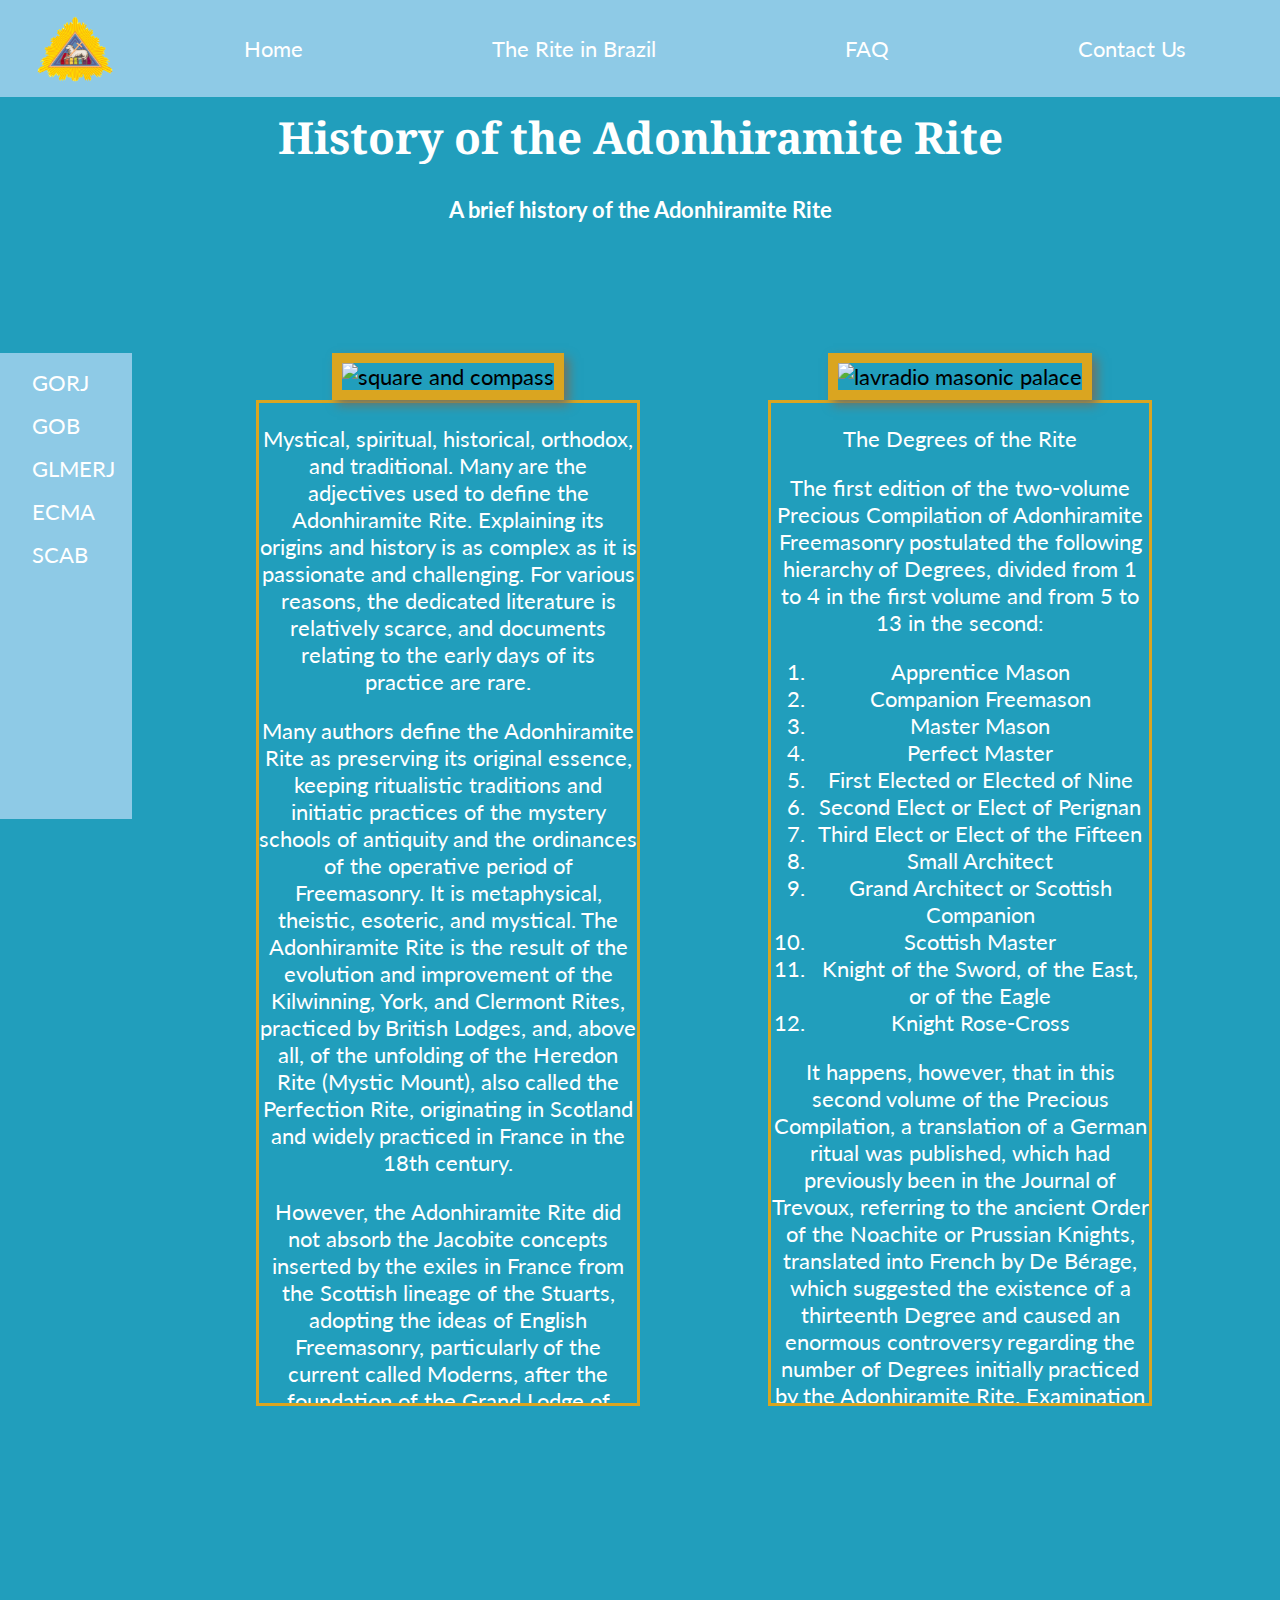
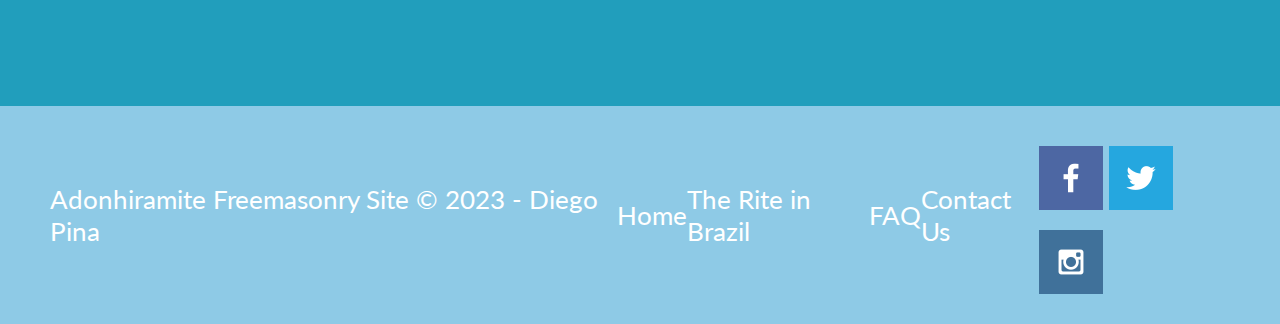
==== freemasonry/index.html @ de5e6a6e "Changes_Week10" ====
<!DOCTYPE html>
<html lang="en">

<head>
    <meta charset="UTF-8">
    <meta name="viewport" content="width=device-width, initial-scale=1.0">
    <title>Adonhiramite Freemasonry Site</title>
    <link rel="stylesheet" href="styles/style.css">
</head>

<body>
    <div id="content">
        <header>
            <a id="logo_link" href="index.html">
                <img class="logo" src="images/Stekna_(Brasão_do_Rito_Adonhiramita).png" alt="Rafting For Fun Logo">
            </a>
            <nav>
                <a href="aboutme/index.html">Home</a>
                <a href="page2.html">The Rite in Brazil</a>
                <a href="faq.html">FAQ</a>
                <a href="contactus.html">Contact Us</a>
            </nav>
        </header>
        <div id="hero">
            <div id="hero-box">
                <img id="hero-img" src="images/hero.png" alt="People enjoying white water rafting">
            </div>
            <section id="hero-msg">
                <h1 class="home-title">History of the Adonhiramite Rite</h1>
                <h4>A brief history of the Adonhiramite Rite</h4>
            </section>
        </div>
        <main class="home-grid">
            <div class="sidebar_stl bar-block w3-blue" style="width: 7.8%">
                <a href="https://gorj.org.br/" class="bar-item bar-button">GORJ</a>
                <a href="https://www.gob.org.br/" class="bar-item bar-button">GOB</a>
                <a href="https://www.glmerj.org.br/" class="bbar-item bar-button">GLMERJ</a>
                <a href="https://www.excelsoconselho.org.br/" class="bar-item bar-button">ECMA</a>
                <a href="https://scab.org.br/" class="bar-item bar-button">SCAB</a>
            </div>
            <section class="sqr-cps">
                <img class="card-img" src="images/esquadro_compasso_2.jpg" alt="square and compass">
                <div id="scroll_box">
                    <p>Mystical, spiritual, historical, orthodox, and traditional. Many are the adjectives used to
                        define the Adonhiramite Rite. Explaining its origins and history is as complex as it is
                        passionate and challenging. For various reasons, the dedicated literature is relatively scarce,
                        and documents relating to the early days of its practice are rare.</p>

                    <p>Many authors define the Adonhiramite Rite as preserving its original essence, keeping ritualistic
                        traditions and initiatic practices of the mystery schools of antiquity and the ordinances of the
                        operative period of Freemasonry. It is metaphysical, theistic, esoteric, and mystical. The
                        Adonhiramite Rite is the result of the evolution and improvement
                        of the Kilwinning, York, and Clermont Rites, practiced by British Lodges, and, above all, of the
                        unfolding of the Heredon Rite (Mystic Mount), also called the Perfection Rite, originating in
                        Scotland and widely practiced in France in the 18th century.</p>

                    <p>However, the Adonhiramite Rite did not absorb the Jacobite concepts inserted by the exiles in
                        France from the Scottish lineage of the Stuarts, adopting the ideas of English Freemasonry,
                        particularly of the current called Moderns, after the foundation of the Grand Lodge of London
                        and Westminster in 1717. Despite that, Oscar Argollo, Masonic author
                        of the first decades of the 20th century, classifies the Adonhiramite Rite as one of the oldest,
                        associating its origin to a ritual from 1248, used by the builders of the Cologne Cathedral,
                        Germany, which he called the Primitive Rite of Egypt, from which the Adonhiramite rituals would
                        have originated. He also claims that there is evidence of the practice
                        of the Adonhiramite Rite in 1616. However, even if these somewhat surprising statements are
                        factual, this Rite certainly did not bear the name Adonhiramite.</p>

                    <p>Before 1750, when the explosion of Rites occurred in France, mainland Freemasonry had the same
                        practice as in the British Isles; there were rituals with differences between them, but not
                        Rites as we know them today. In 1781, the ritualist Louis Guillemain de Saint-Victor published
                        in Philadelphia, USA, the first volume of the work entitled Recueil
                        Précieux de la Maçonnerie Adonhiramite, Precious Compilation of Adonhiramite Freemasonry in our
                        language, which dealt with the three Degrees of Symbolism and the Perfect Master Degree. Later
                        he published the second volume from Degree Five to Twelve, the latter corresponding to the
                        Rose-Cross Knight Degree, which he classified as nec plus ultra, a Latin
                        expression meaning nothing is beyond. This is considered the reference work of the Adonhiramite
                        Rite.
                    </p>
                </div>
            </section>
            <section class="plc-rio">
                <img class="card-img" src="images/Palácio_Maçônico_do_Lavradio_2.JPG" alt="lavradio masonic palace">
                <div id="scroll_box">
                    <p>The Degrees of the Rite</p>
                    <p>The first edition of the two-volume Precious Compilation of Adonhiramite Freemasonry postulated
                        the
                        following hierarchy of Degrees, divided from 1 to 4 in the first volume and from 5 to 13 in the
                        second:
                    </p>
                    <ol>
                        <li>Apprentice Mason</li>
                        <li>Companion Freemason</li>
                        <li>Master Mason</li>
                        <li>Perfect Master</li>
                        <li>First Elected or Elected of Nine</li>
                        <li>Second Elect or Elect of Perignan</li>
                        <li>Third Elect or Elect of the Fifteen</li>
                        <li>Small Architect</li>
                        <li>Grand Architect or Scottish Companion</li>
                        <li>Scottish Master</li>
                        <li>Knight of the Sword, of the East, or of the Eagle</li>
                        <li>Knight Rose-Cross</li>
                    </ol>
                    <p>It happens, however, that in this second volume of the Precious Compilation, a translation of a
                        German ritual was published, which had previously been in the Journal of Trevoux, referring to
                        the
                        ancient Order of the Noachite or Prussian Knights, translated into French by De Bérage, which
                        suggested the existence of a thirteenth Degree and caused an enormous controversy regarding the
                        number of Degrees initially practiced by the Adonhiramite Rite. Examination of the Saint-Victor
                        texts reveals the possibility that it was a kind of honorific degree, for it was a sinequa non
                        condition to be decorated with it that Master Mason had the Rose-Cross Knight degree, i.e., the
                        degree existed.</p>

                    <p>For a long time, the Adonhiramite Rite was known as the Rite of Thirteen Degrees, and its
                        practitioners were called Noachite Knights. The first Adonhiramite Rite published in Brazilian
                        soil,
                        by the Grand Orient of Brazil, in 1836 had this configuration.
                        Since its formalization, the Adonhiramite Rite gained many followers in France, but the social
                        upheaval the country was going through in that decade progressively led to its decline.
                        Certainly,
                        the religiosity of the Adonhiramite Rite, theistic and with a strong Christian influence, caught
                        the
                        attention of the Portuguese freemasons, the largest Catholic nation in Europe at the time,
                        causing
                        it to migrate to the Lusitanian lands and its colonies, where it had more acceptance, among them
                        Brazil.
                    </p>
                </div>
            </section>
        </main>
        <footer>
            <p>Adonhiramite Freemasonry Site &copy; 2023 - Diego Pina</p>
            <p><a href="#">Home</a></p>
            <p><a href="page2.html">The Rite in Brazil</a></p>
            <p><a href="faq.html">FAQ</a></p>
            <p><a href="contactus.html">Contact Us</a></p>
            <div class="social">
                <a href="https://facebook.com" target="_blank">
                    <img src="images/facebook.png" alt="fb icon">
                </a>
                <a href="https://twitter.com" target="_blank">
                    <img src="images/twitter.png" alt="twitter icon">
                </a>
                <a href="https://instagram.com" target="_blank">
                    <img src="images/instagram.png" alt="instagram icon">
                </a>
            </div>
        </footer>
    </div>
</body>

</html>
---- freemasonry/styles/style.css ----
@import url('https://fonts.googleapis.com/css2?family=Lato&family=Noto+Serif&display=swap');

/*
* {
    border: 2px solid blue;
}*/


body {
    background-color: #219ebc;
    font-size: 22px;
    font-family: 'Lato', 'Noto Serif', sans-serif;
    margin: 0;
    padding: 0;
}

footer {
    background-color: #8ecae6;
    color: #FFFFFF;
    padding: 25px 50px;
    margin-top: 200px;
    display: flex;
    justify-content: space-around;
    align-items: center;
}

footer a {
    color: #FFFFFF;
    text-decoration: none;
}

footer a:hover {
    color: #219ebc;
}

footer p {
    font-size: 1.2em;
}

footer p a:hover {
    text-decoration: underline;
}

footer .social img {
    padding-top: 15px;
}

h2 {
    margin: 0;
    color: #FFFFFF;
}

h4 {
    color: #FFFFFF;
}

header {
    background-color: #8ecae6;
    display: grid;
    grid-template-columns: 150px auto;
}

main section {
    text-align: center;
}

main section img {
    box-sizing: border-box;
}

nav {
    display: flex;
    justify-content: space-around;
}

nav a {
    color: #FFFFFF;
    text-align: center;
    text-decoration: none;
    padding: 35px;
}

nav a:hover {
    background-color: #8ecae6;
    color: #FFFFFF;
}

.card-img {
    border: 10px solid #daa520;
    width: 100%;
    transition: transform .5s;
    box-shadow: 5px 5px 10px #6f7364;
}

.card-img:hover {
    opacity: .6;
    transform: scale(1.1);
}

.home-grid {
    display: grid;
    grid-template-columns: repeat(10, 1fr);
}

.home-grid-rivers {
    display: grid;
    grid-template-columns: repeat(10, 1fr);
}

.home-title {
    color: #FFFFFF;
    font-family: 'Noto Serif';
    font-size: 2em;
    margin-top: 10px;
}

.icon {
    width: 80px;
    padding-top: 10px;
}

.logo {
    width: 80px;
}

.sqr-cps,
.plc-rio,
.sidebar_stl {
    margin: 100px 0;
}

.sidebar_stl {
    height: 50%;
    width: 250px;
    background-color: #8ecae6;
    position: absolute !important;
    z-index: 1;
    overflow: auto;
}

.bar-block {
    width: 100%;
    text-align: left;
    padding: 8px 16px;
    border: none;
    white-space: normal;
    float: none;
    outline: 0;
}

.bar-item {
    padding: 8px 16px;
    float: left;
    width: auto;
    border: none;
    display: block;
    outline: 0
}

.bar-button {
    border: none;
    display: inline-block;
    padding: 8px 16px;
    vertical-align: middle;
    overflow: hidden;
    text-decoration: none;
    color: inherit;
    background-color: inherit;
    text-align: center;
    cursor: pointer;
    white-space: nowrap
}

.bar-button:disabled {
    cursor: not-allowed;
    opacity: 0.3
}

.w3-blue,.w3-hover-blue:hover{
    color:#fff!important;
    background-color:#8ecae6!important}

.plc-rio {
    grid-column: 7/10;
    grid-row: 2/3;
}

.sqr-cps {
    grid-column: 3/6;
    grid-row: 2/3;
}


#background {
    background-color: #8ecae6;
    height: 725px;
    grid-column: 1/8;
    grid-row: 6/6;
}


#content {
    max-width: 1600px;
    margin: 0 auto;
}

#hero {
    display: grid;
    grid-template-columns: 1fr 3fr 1fr;
    margin-top: -100px;
}

#hero-box {
    grid-column: 1/4;
    grid-row: 1/3;
    z-index: -1;
}

#hero-img {
    width: 100%;
}

#hero-msg {
    grid-column: 2/3;
    grid-row: 1/2;
    margin-top: 100px;
}

#hero-msg h1,
#hero-msg h4 {
    text-align: center;
}

#hero-msg h4 {
    color: #FFFFFF;
}

#logo_link {
    padding-top: 5px;
    justify-self: center;
    align-self: center;
}



#scroll_box {
    height: 1000px;
    width: auto;
    border: 3px solid #daa520;
    font: 16px;
    color: #FFFFFF;
    overflow: auto;
}




@media screen and (max-width: 900px) {

    #hero,
    .home-grid {
        display: block;
        height: auto;
    }

    nav,
    footer {
        flex-direction: column;
    }

    nav a {
        display: block;
        padding: 15px;
    }

    #hero {
        margin-top: 0;
    }

    #hero-msg {
        margin-top: 0;
    }

    #hero-msg h4 {
        display: none;
    }

    .home-title {
        font-size: 25px;
        color: #6f7364;
    }

    .rivers-card,
    .camping-card,
    .rapids-card {
        margin: 50px auto;
        width: 60%;
    }

    #background {
        display: none;
    }

    .mountains,
    .msg {
        width: 80%;
        display: block;
        margin: 0 auto;
    }

    footer {
        margin-top: 25px;
    }
}
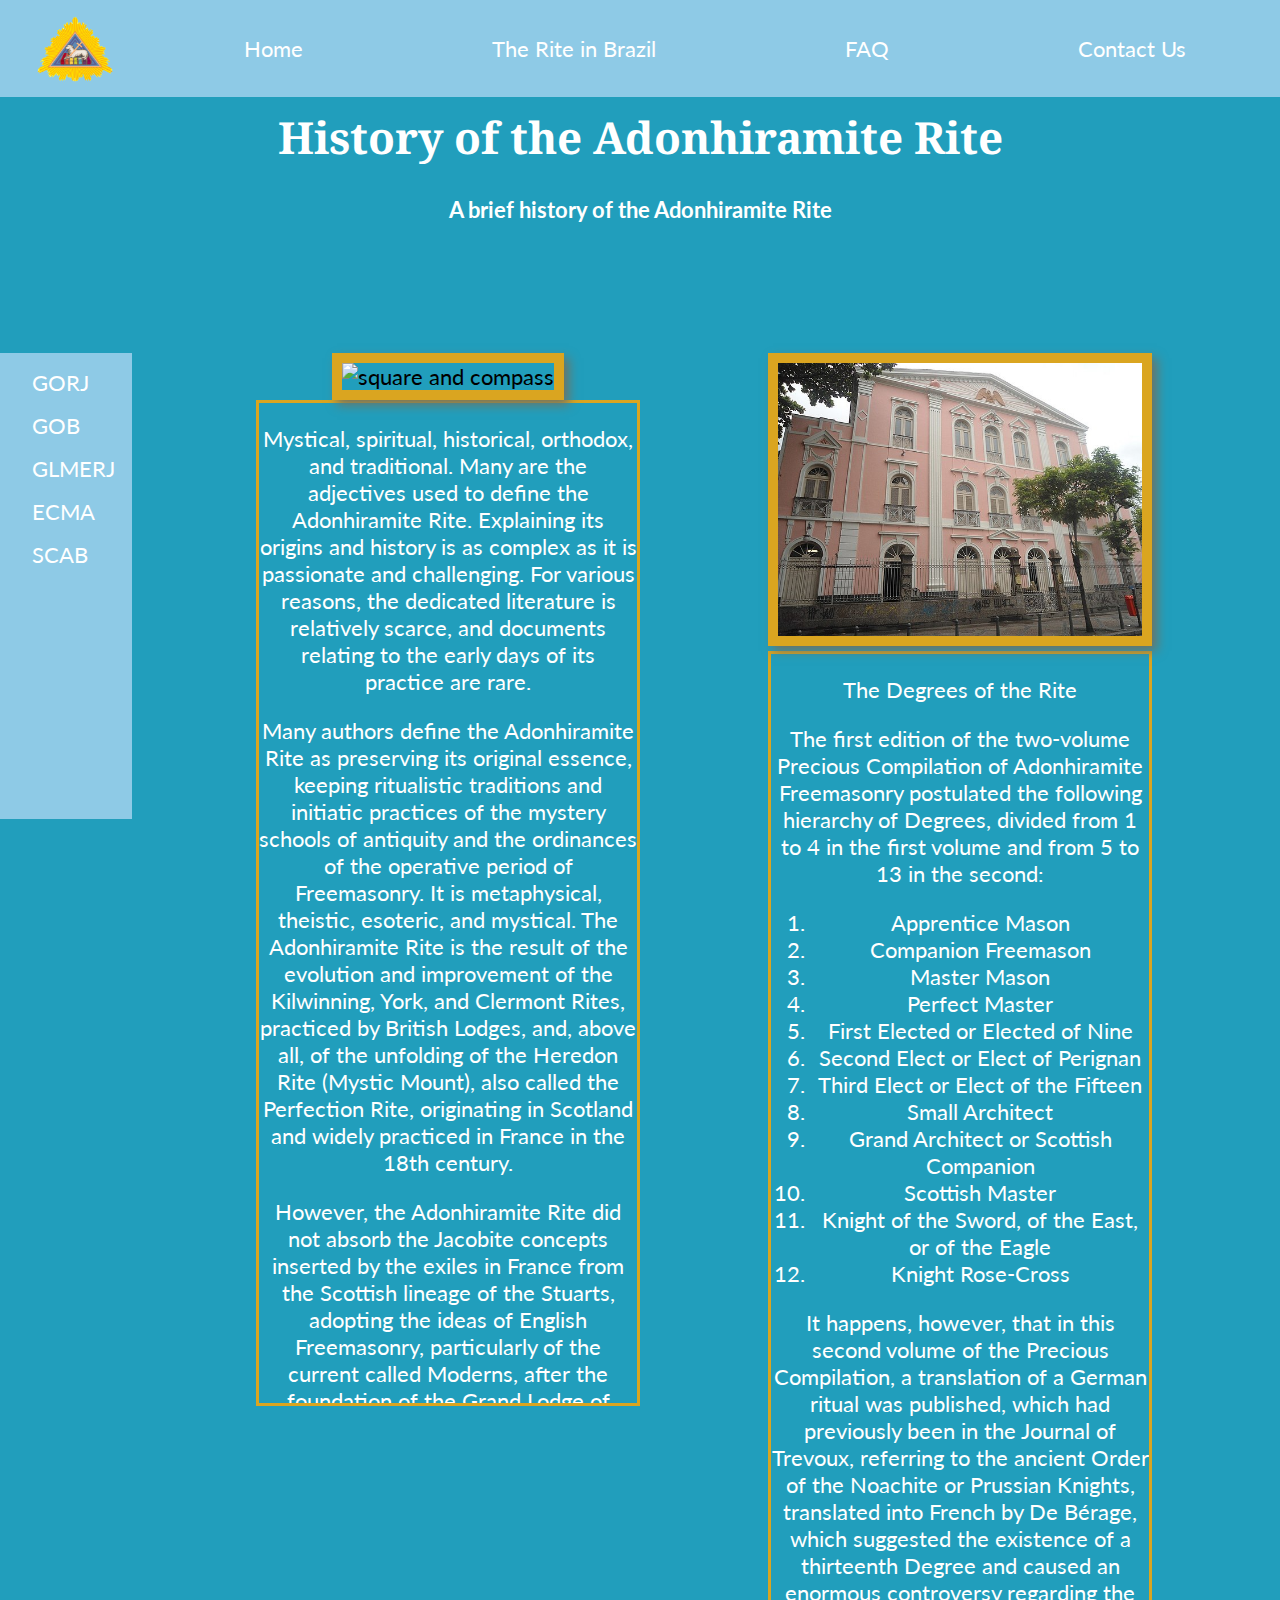
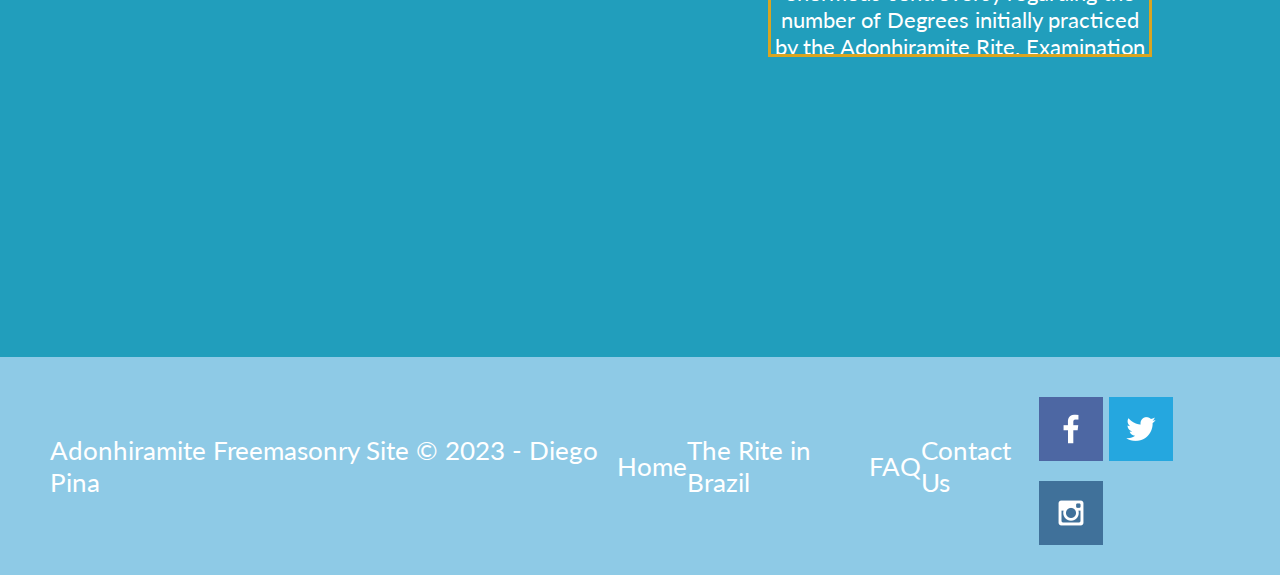
==== commit 4e54e407: "Changes_02" ====
--- a/freemasonry/index.html
+++ b/freemasonry/index.html
@@ -39,7 +39,7 @@
                 <a href="https://scab.org.br/" class="bar-item bar-button">SCAB</a>
             </div>
             <section class="sqr-cps">
-                <img class="card-img" src="images/esquadro_compasso_2.jpg" alt="square and compass">
+                <img class="card-img" src="images/esquadro_compasso.jpg" alt="square and compass">
                 <div id="scroll_box">
                     <p>Mystical, spiritual, historical, orthodox, and traditional. Many are the adjectives used to
                         define the Adonhiramite Rite. Explaining its origins and history is as complex as it is
@@ -79,7 +79,7 @@
                 </div>
             </section>
             <section class="plc-rio">
-                <img class="card-img" src="images/Palácio_Maçônico_do_Lavradio_2.JPG" alt="lavradio masonic palace">
+                <img class="card-img" src="images/Palácio_Maçônico_do_Lavradio.JPG" alt="lavradio masonic palace">
                 <div id="scroll_box">
                     <p>The Degrees of the Rite</p>
                     <p>The first edition of the two-volume Precious Compilation of Adonhiramite Freemasonry postulated
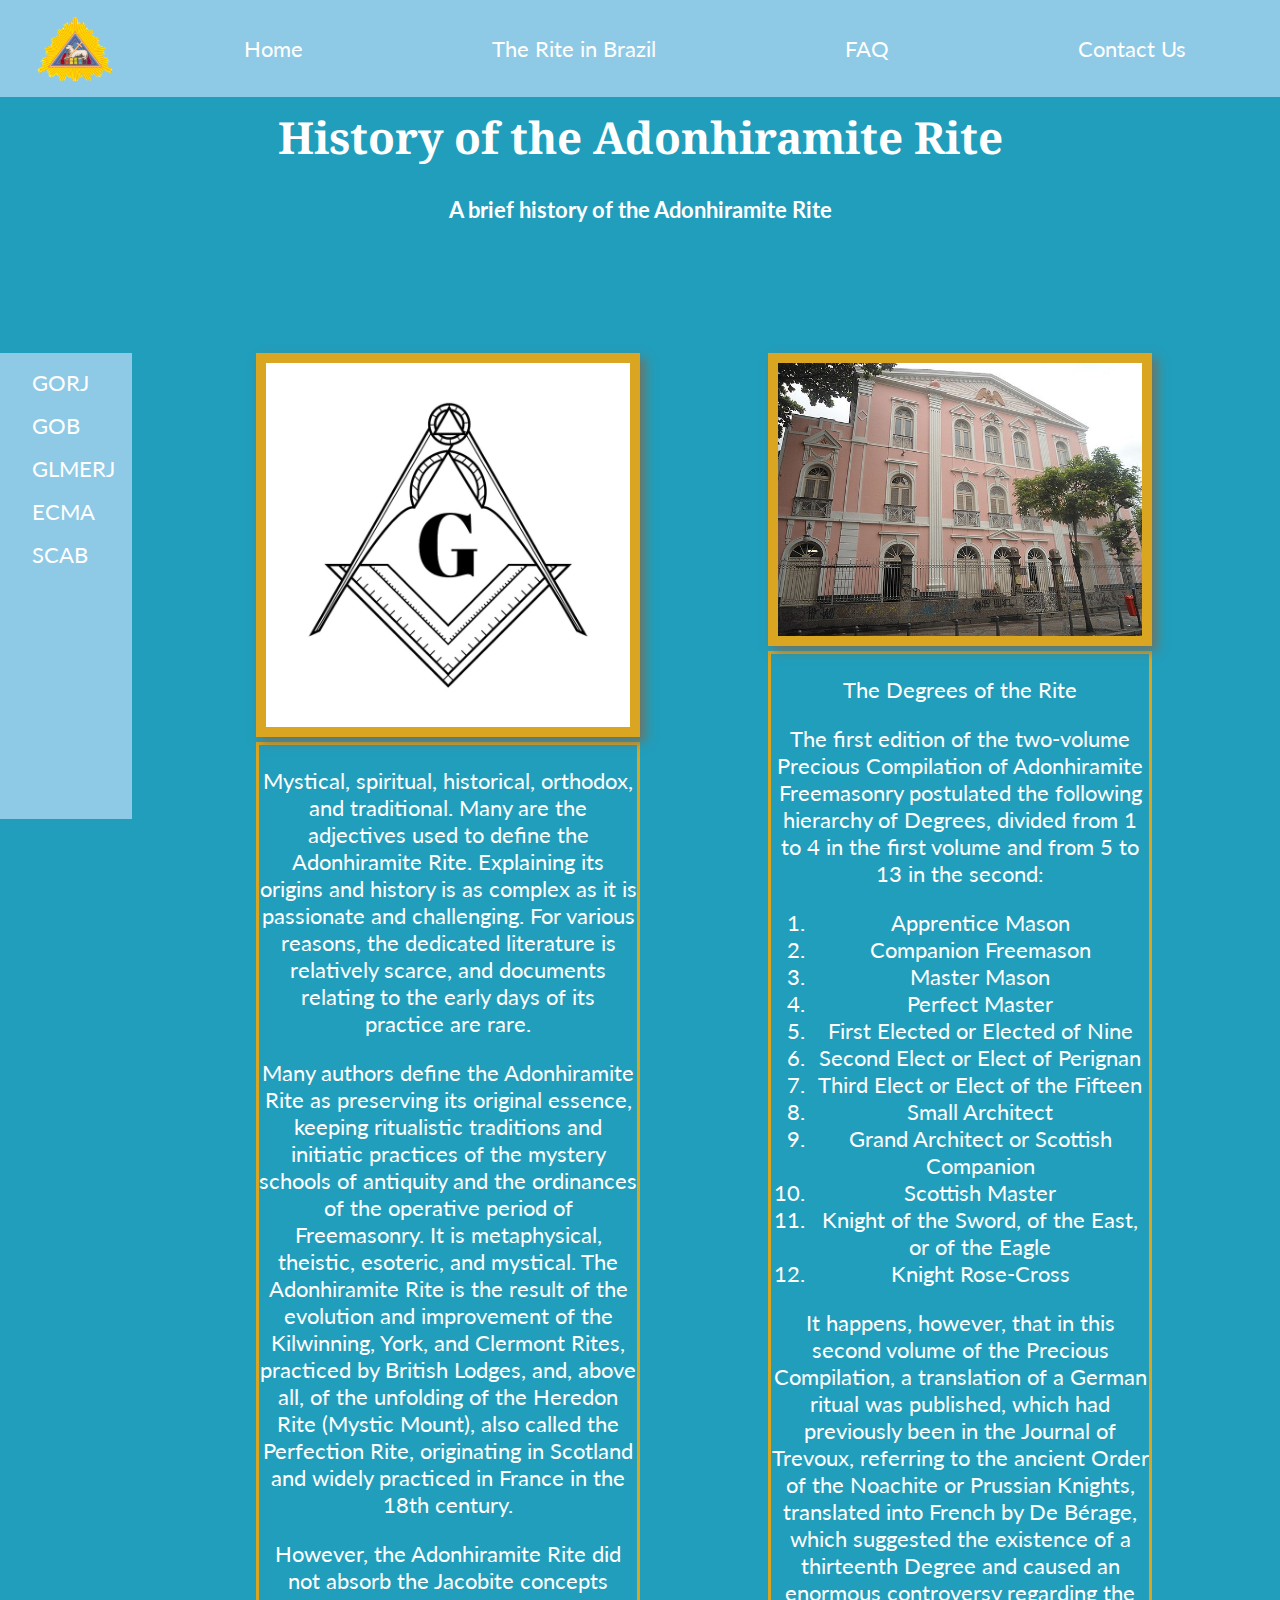
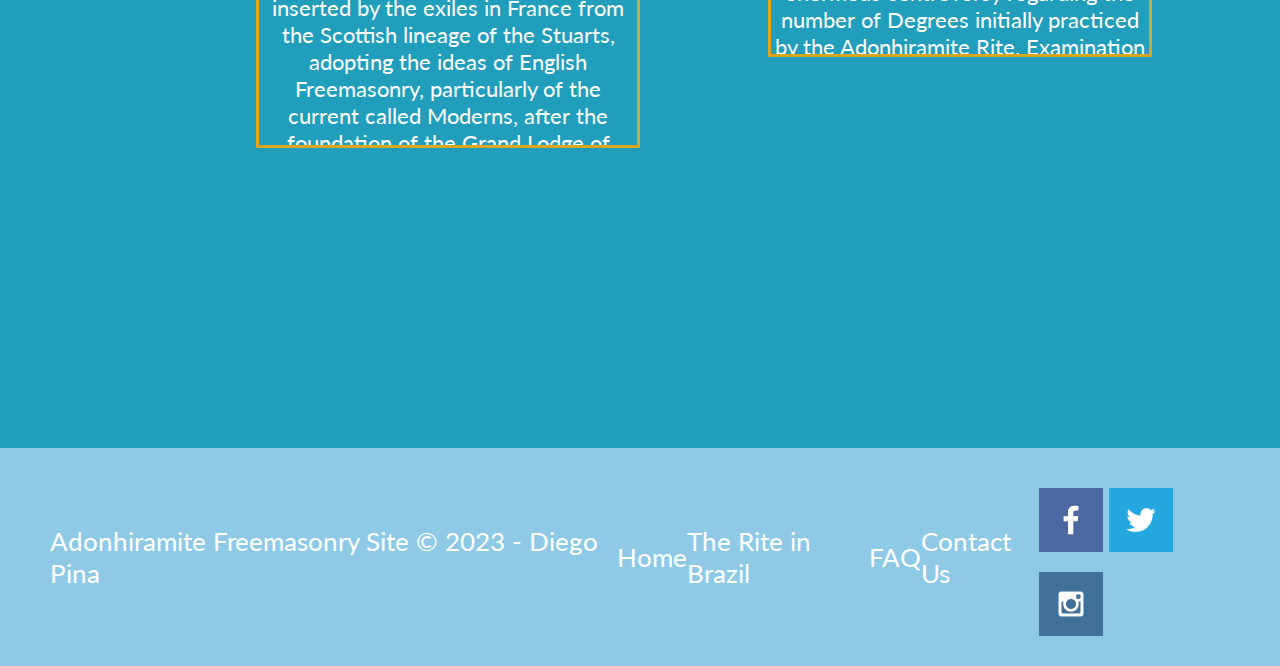
==== commit 70bc85f7: "Change03" ====
--- a/freemasonry/index.html
+++ b/freemasonry/index.html
@@ -39,7 +39,7 @@
                 <a href="https://scab.org.br/" class="bar-item bar-button">SCAB</a>
             </div>
             <section class="sqr-cps">
-                <img class="card-img" src="images/esquadro_compasso.jpg" alt="square and compass">
+                <img class="card-img" src="images/rsz_esquadro_compasso_2.jpg" alt="square and compass">
                 <div id="scroll_box">
                     <p>Mystical, spiritual, historical, orthodox, and traditional. Many are the adjectives used to
                         define the Adonhiramite Rite. Explaining its origins and history is as complex as it is
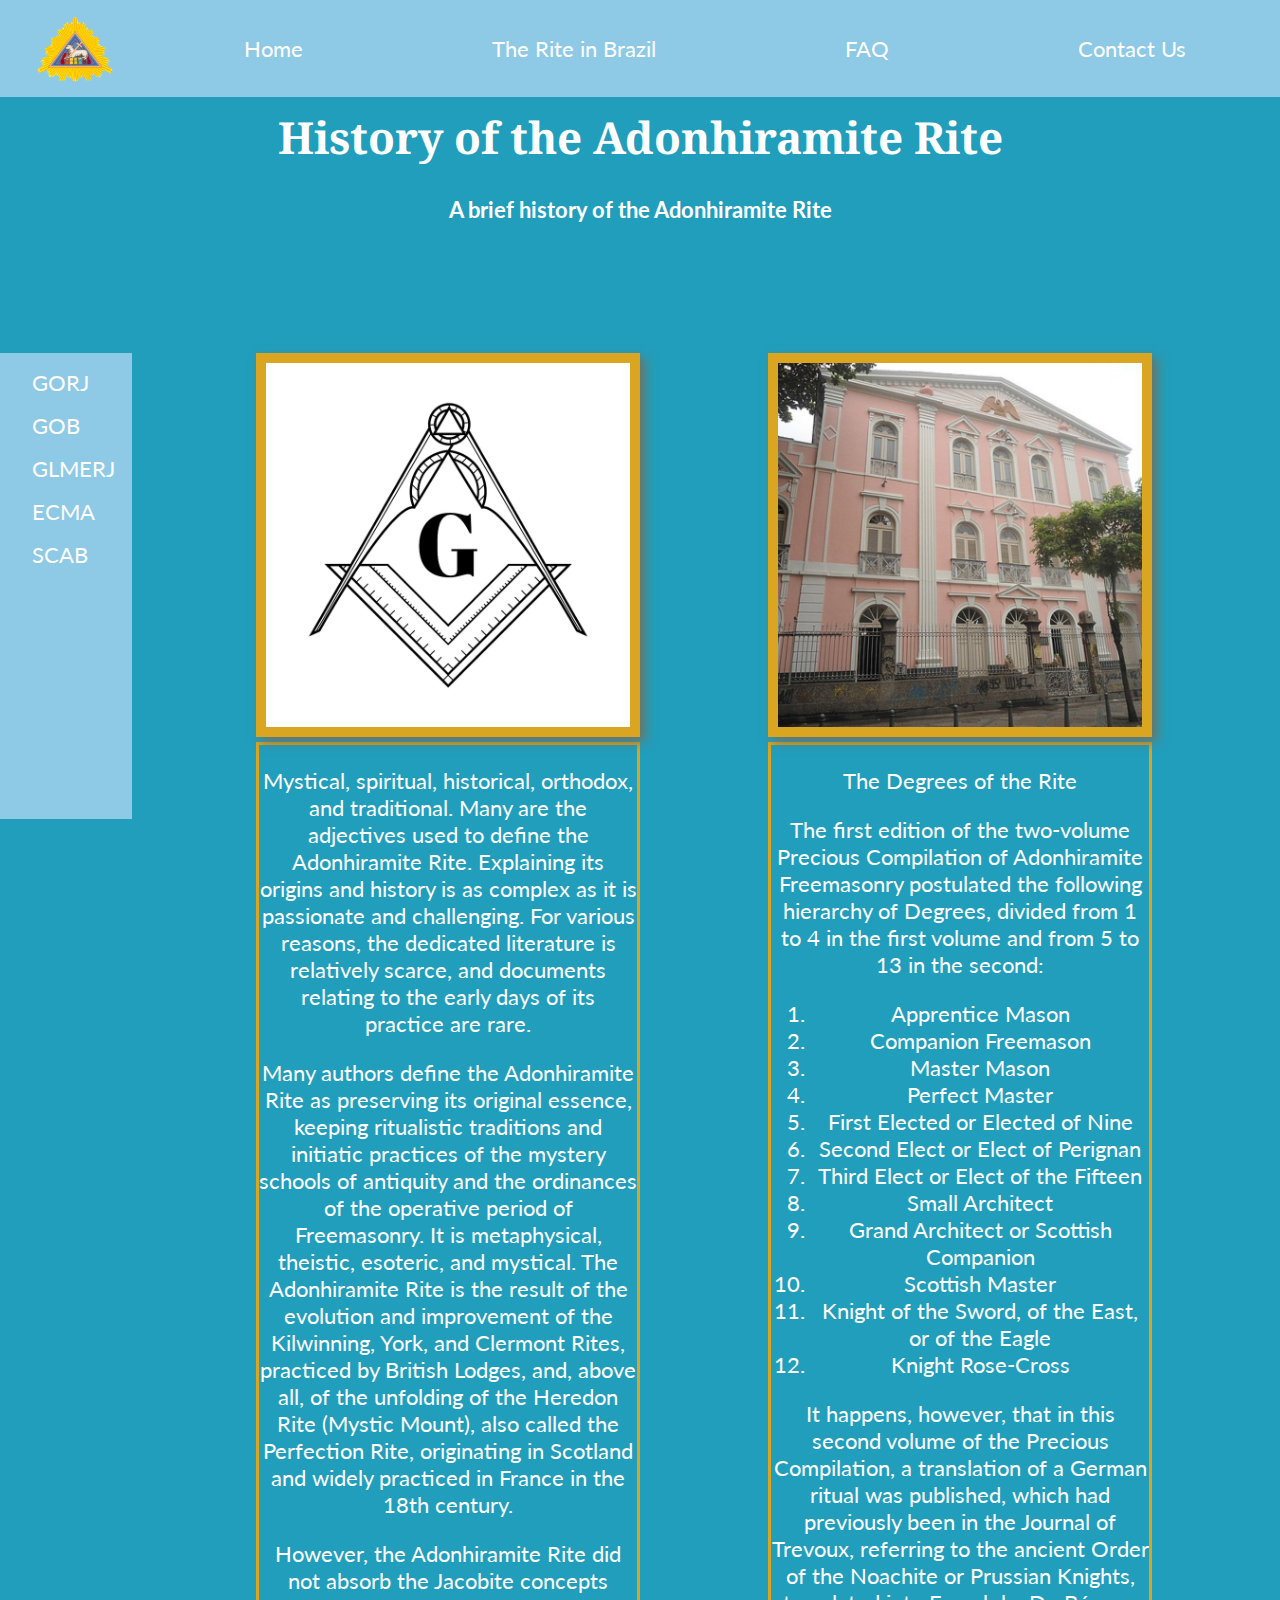
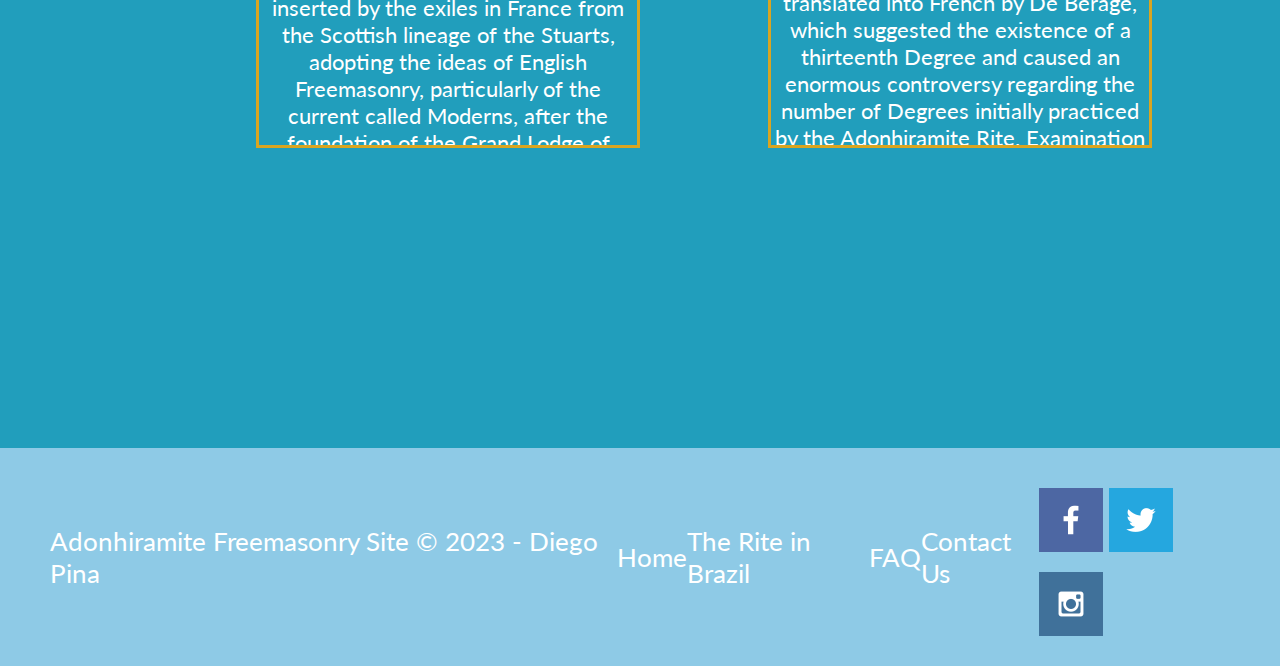
==== commit a9be2b2c: "Changes04" ====
--- a/freemasonry/index.html
+++ b/freemasonry/index.html
@@ -79,7 +79,7 @@
                 </div>
             </section>
             <section class="plc-rio">
-                <img class="card-img" src="images/Palácio_Maçônico_do_Lavradio.JPG" alt="lavradio masonic palace">
+                <img class="card-img" src="images/rsz_palácio_maçônico_do_lavradio_2.jpg" alt="lavradio masonic palace">
                 <div id="scroll_box">
                     <p>The Degrees of the Rite</p>
                     <p>The first edition of the two-volume Precious Compilation of Adonhiramite Freemasonry postulated
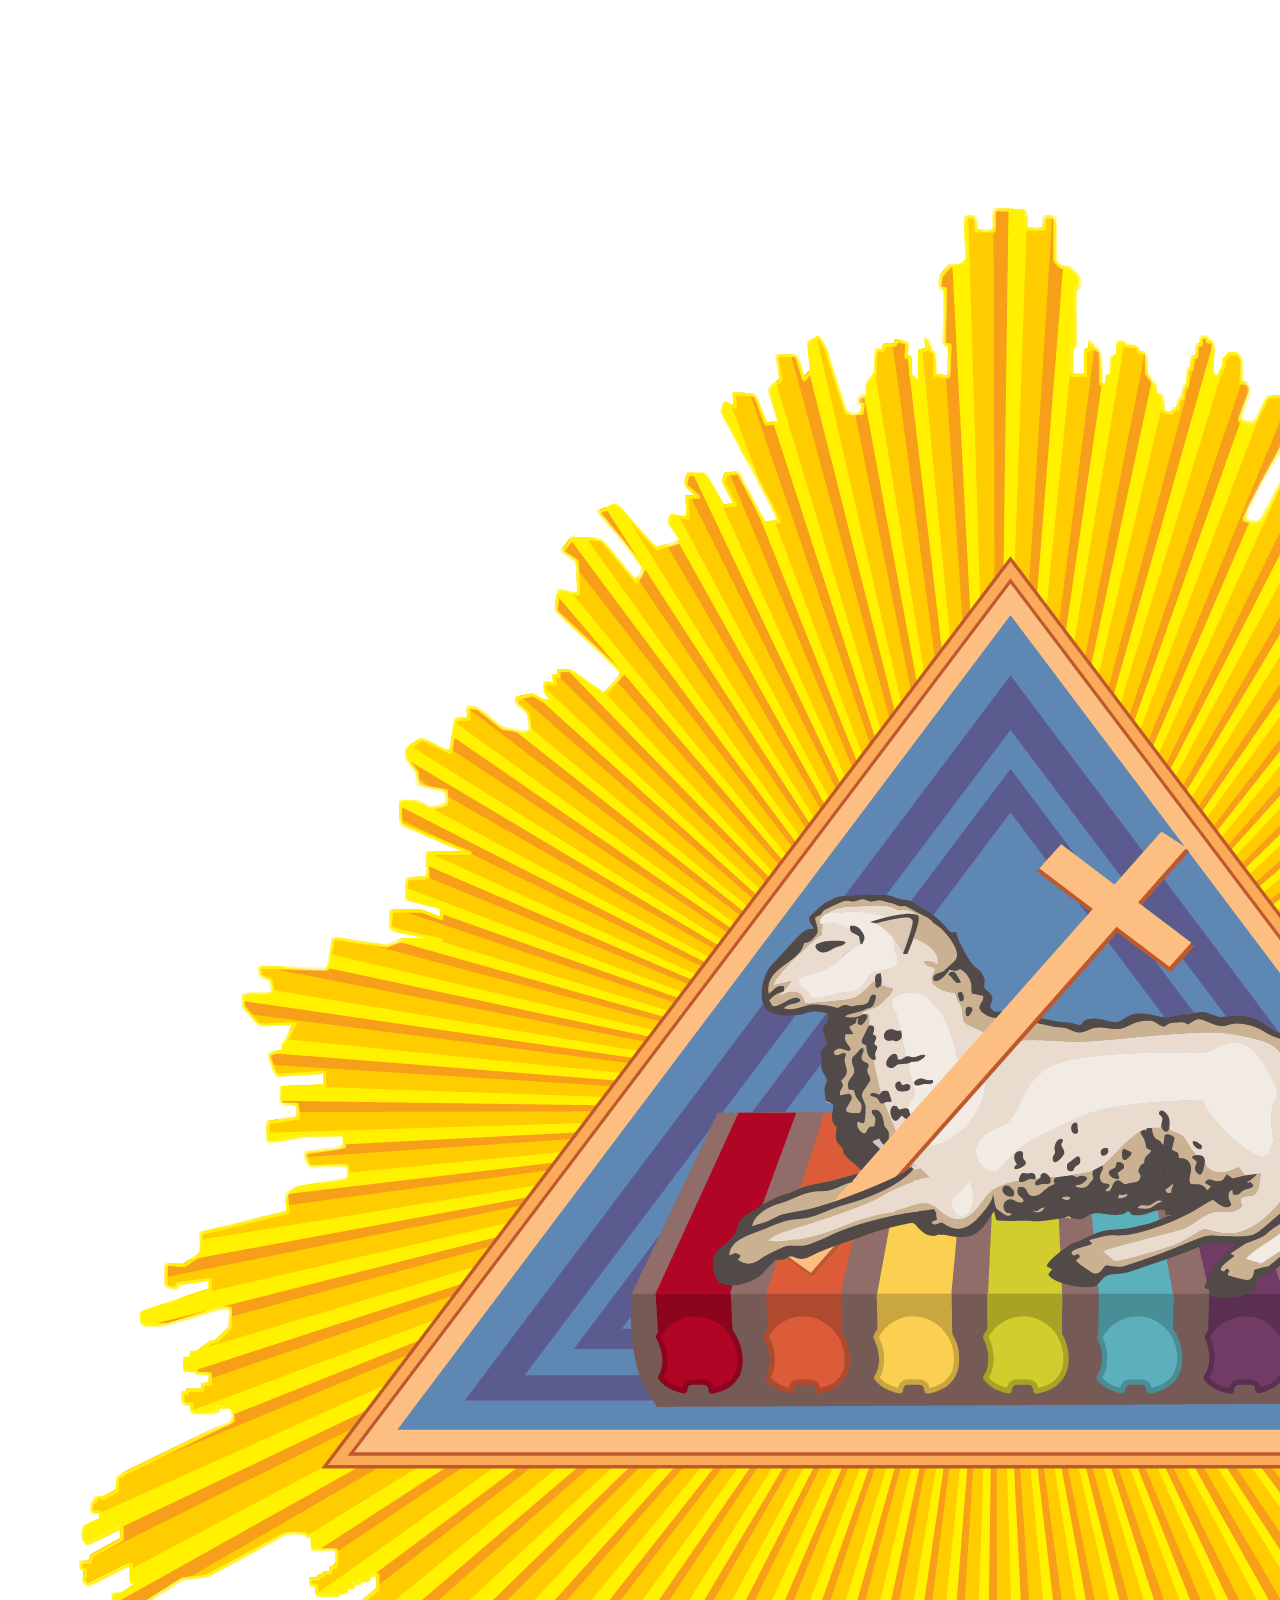
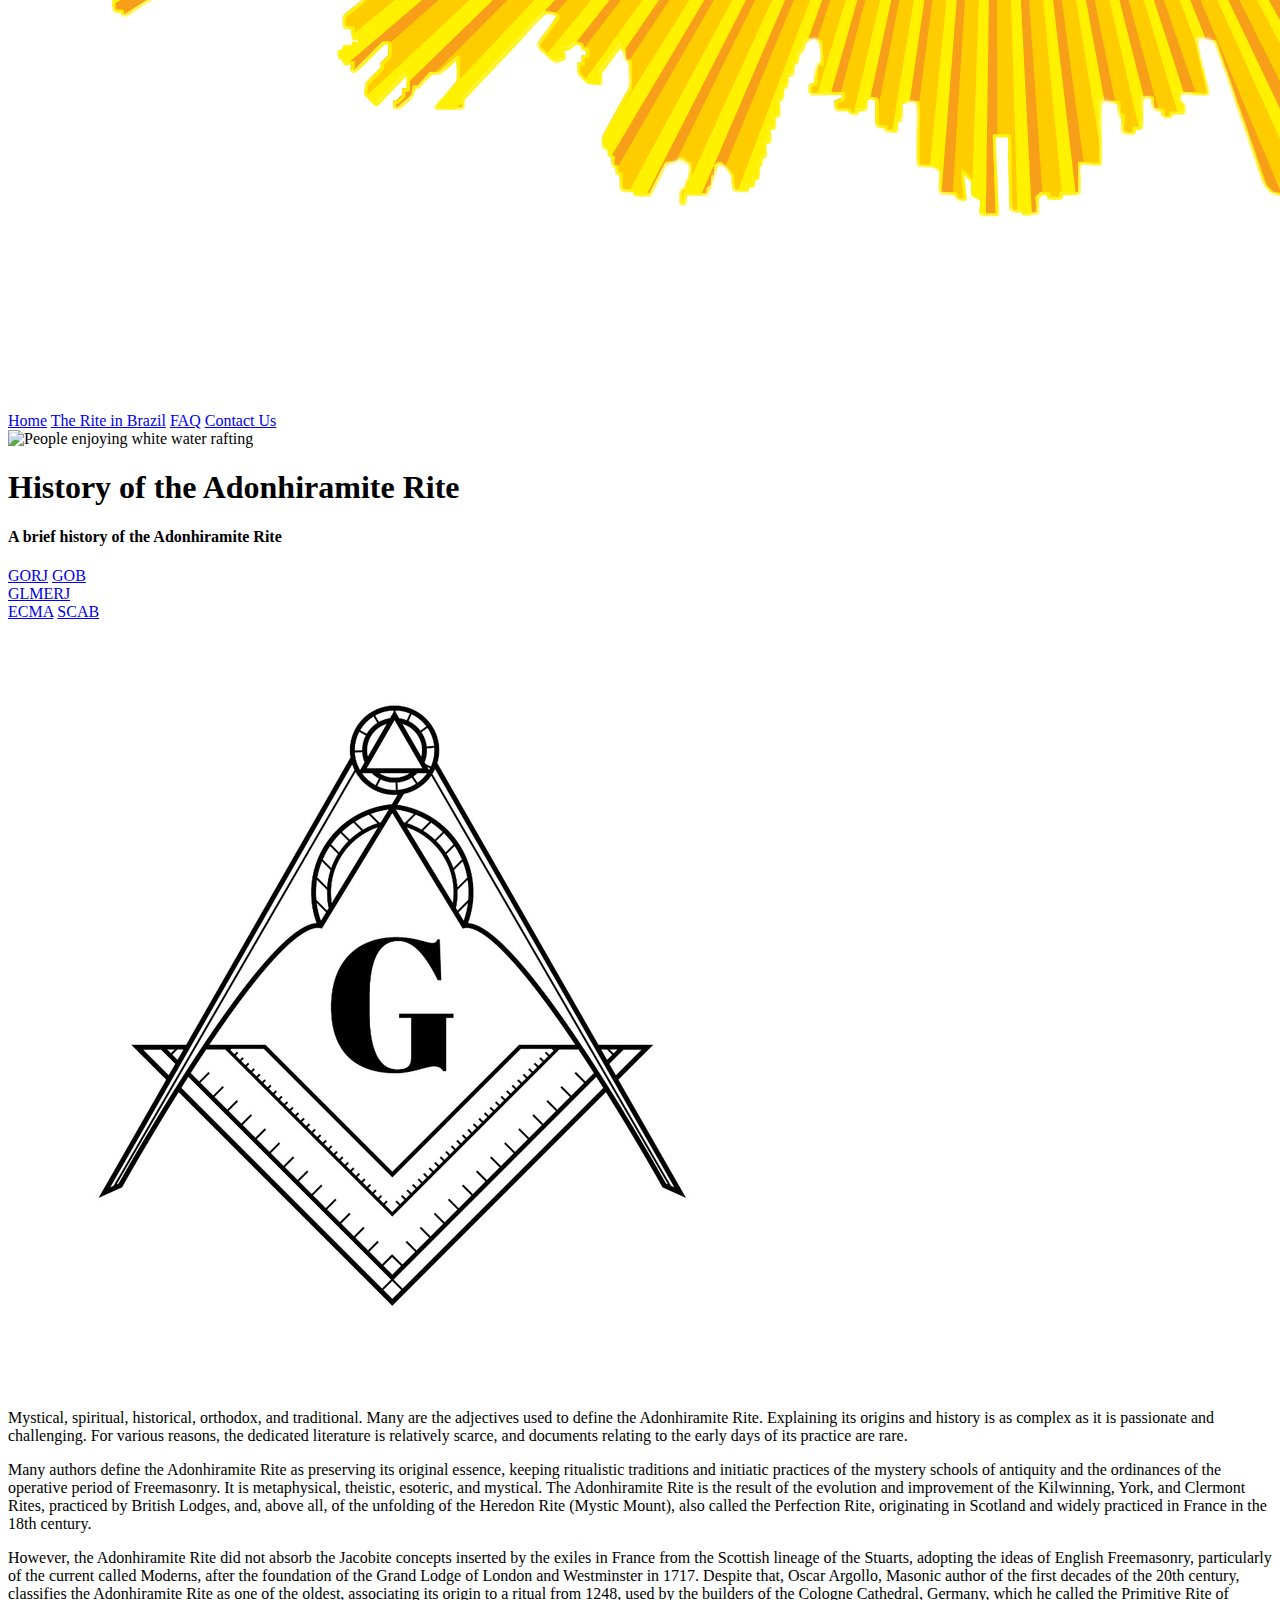
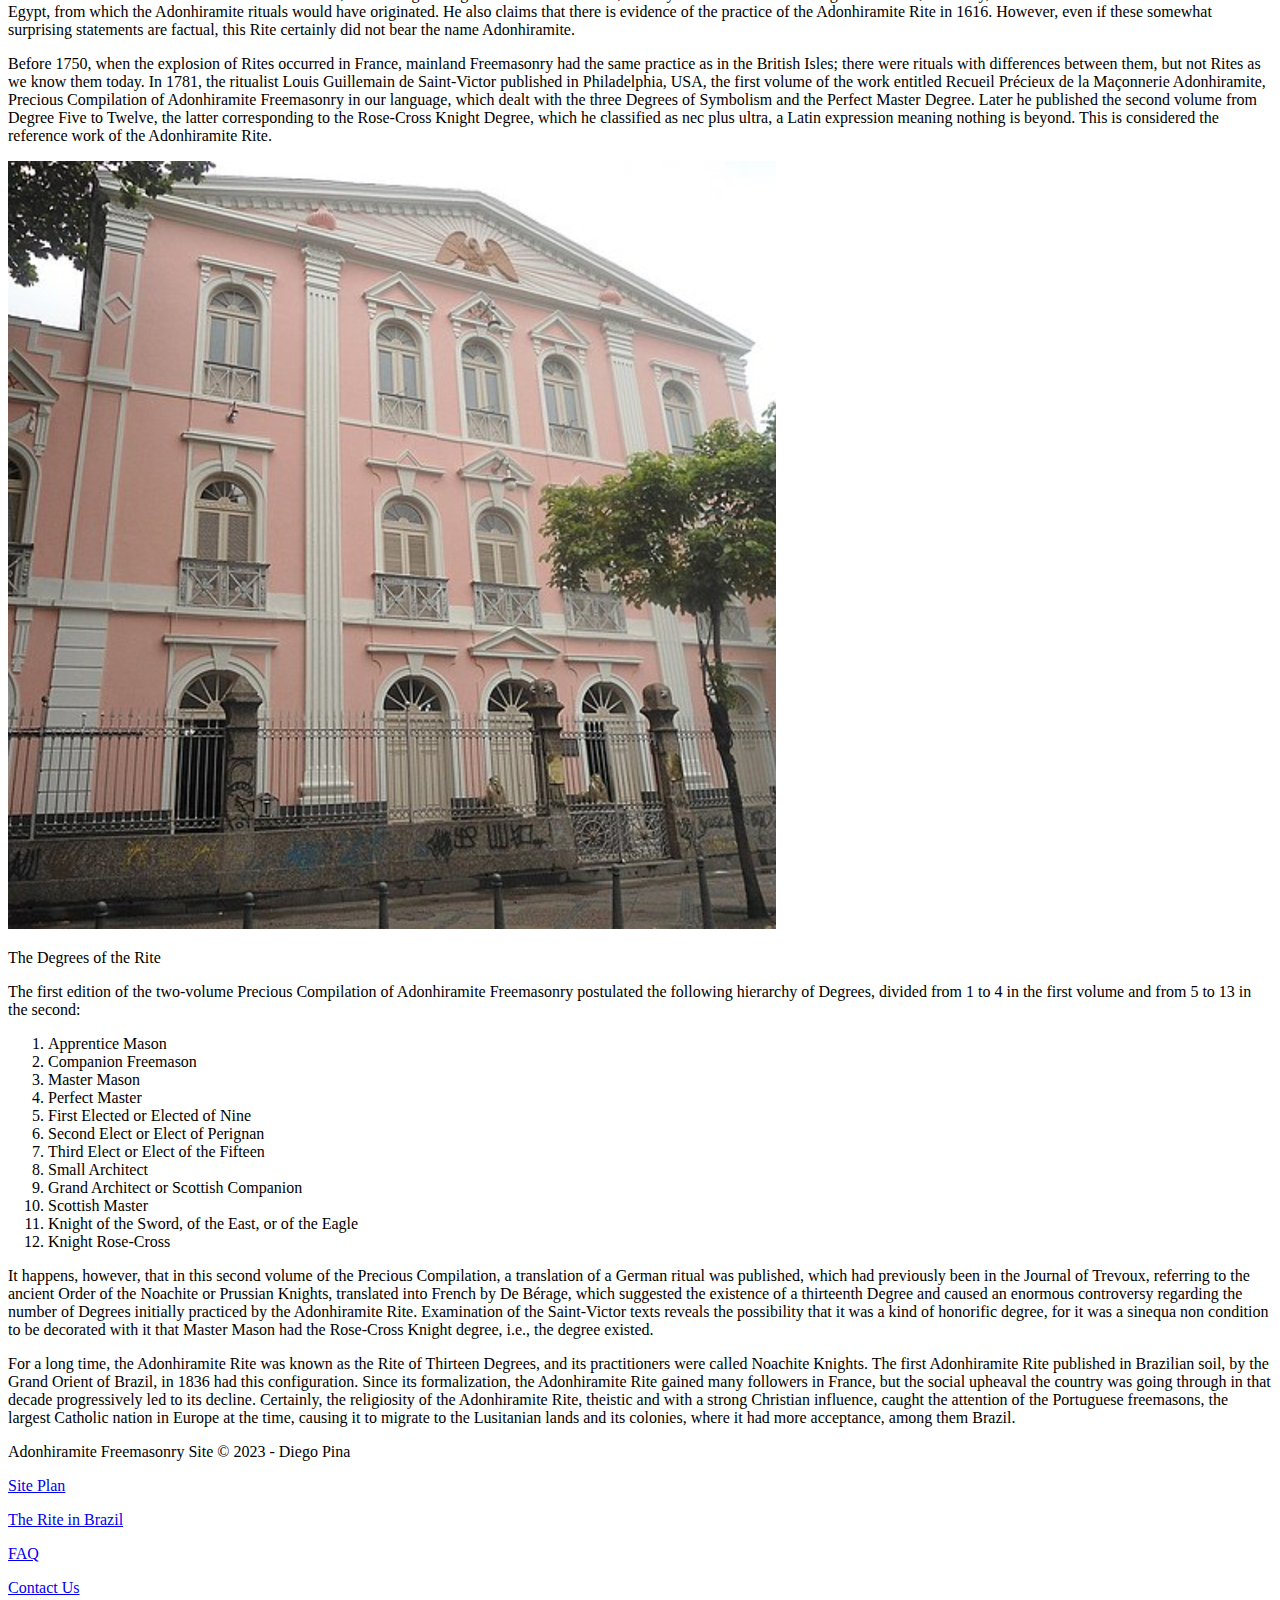
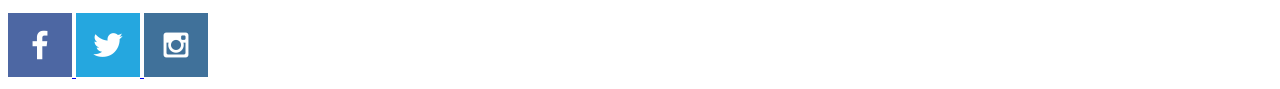
==== commit d55066ab: "Changes05_Week10" ====
--- a/freemasonry/index.html
+++ b/freemasonry/index.html
@@ -5,7 +5,7 @@
     <meta charset="UTF-8">
     <meta name="viewport" content="width=device-width, initial-scale=1.0">
     <title>Adonhiramite Freemasonry Site</title>
-    <link rel="stylesheet" href="styles/style.css">
+    <link rel="stylesheet" href="#">
 </head>
 
 <body>
@@ -15,9 +15,9 @@
                 <img class="logo" src="images/Stekna_(Brasão_do_Rito_Adonhiramita).png" alt="Rafting For Fun Logo">
             </a>
             <nav>
-                <a href="aboutme/index.html">Home</a>
+                <a href="index.html">Home</a>
                 <a href="page2.html">The Rite in Brazil</a>
-                <a href="faq.html">FAQ</a>
+                <a href="page3.html">FAQ</a>
                 <a href="contactus.html">Contact Us</a>
             </nav>
         </header>
@@ -130,7 +130,7 @@
         </main>
         <footer>
             <p>Adonhiramite Freemasonry Site &copy; 2023 - Diego Pina</p>
-            <p><a href="#">Home</a></p>
+            <p><a href="site-plan.html">Site Plan</a></p>
             <p><a href="page2.html">The Rite in Brazil</a></p>
             <p><a href="faq.html">FAQ</a></p>
             <p><a href="contactus.html">Contact Us</a></p>
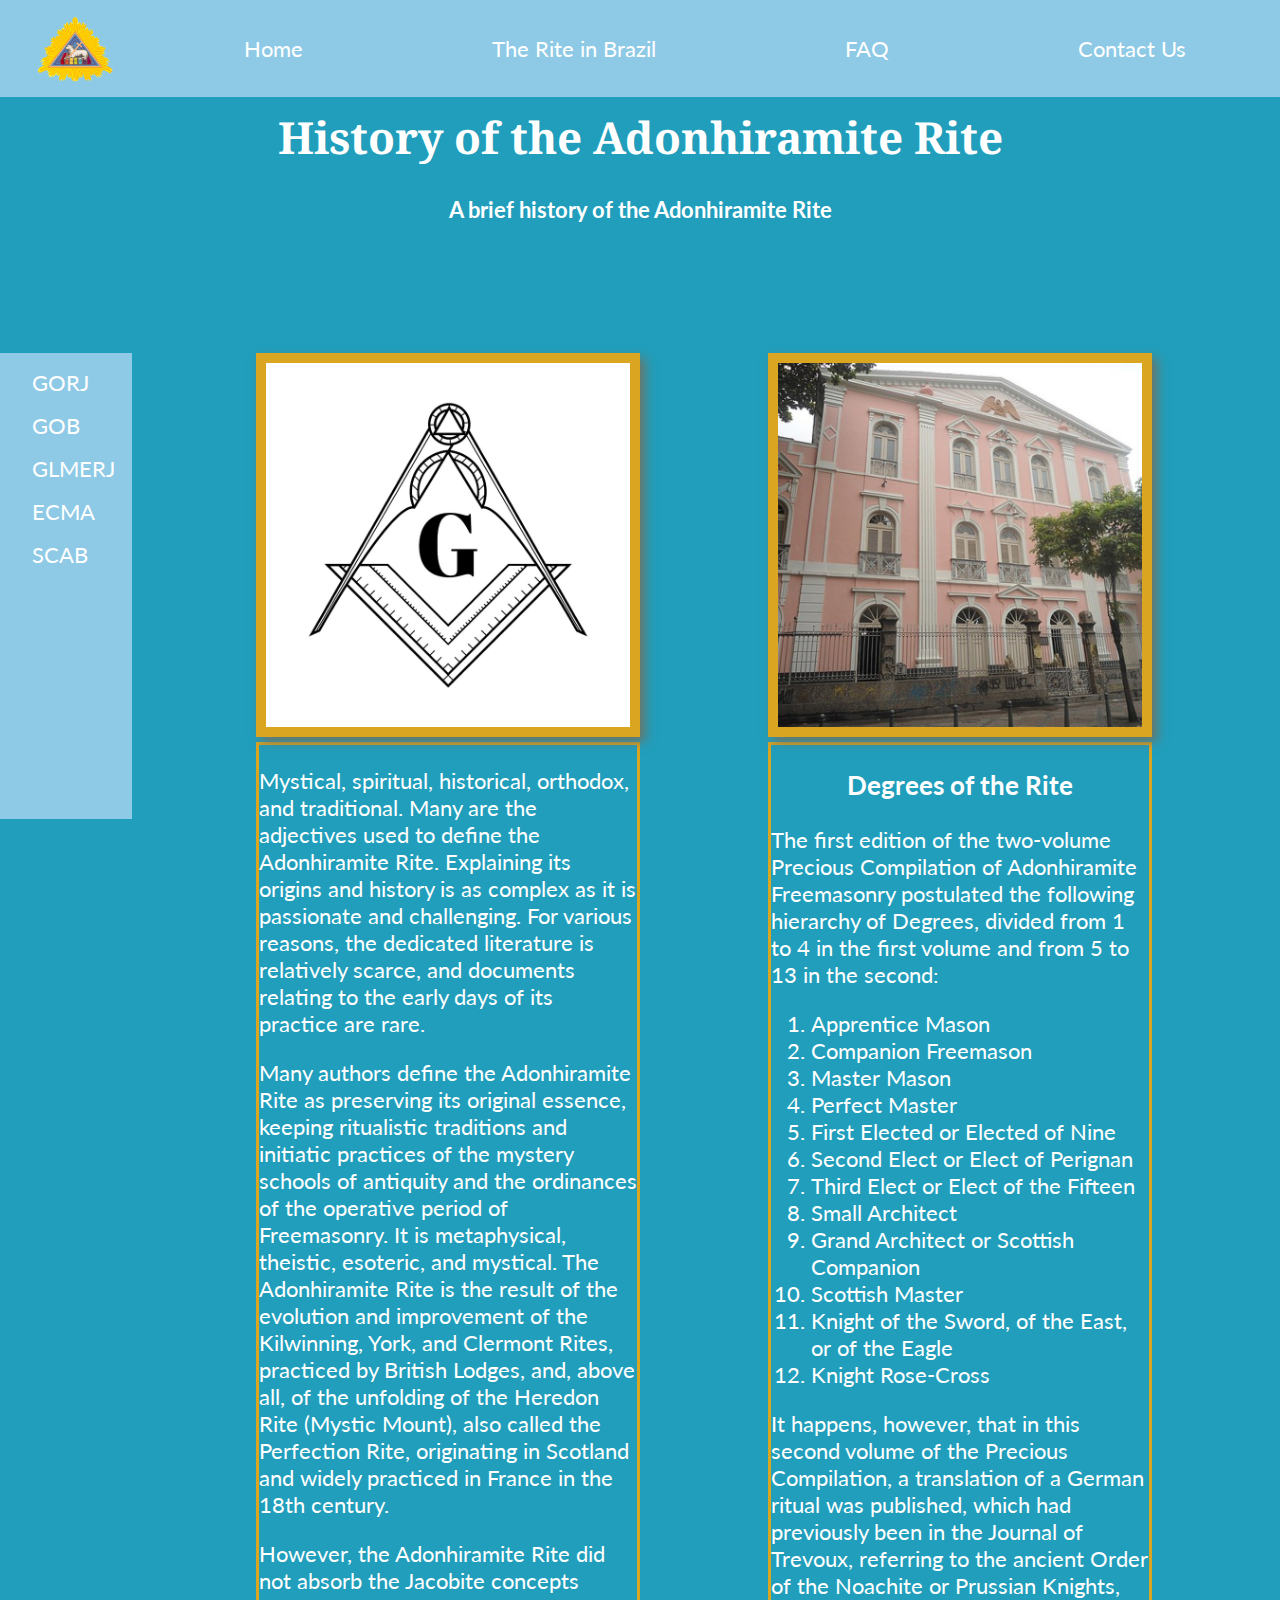
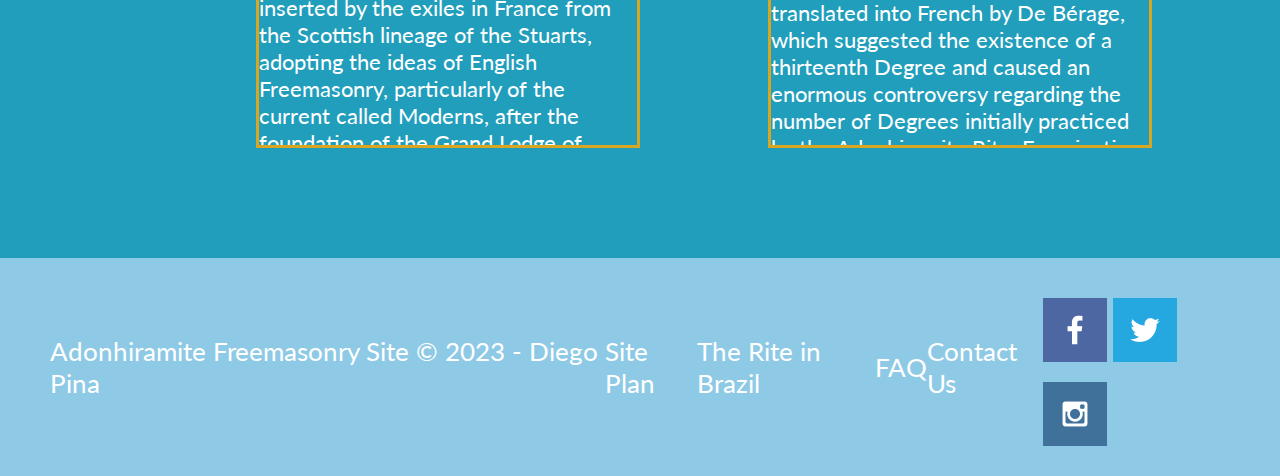
==== commit 29b97ed0: "Changes01_Week11" ====
--- a/freemasonry/index.html
+++ b/freemasonry/index.html
@@ -5,7 +5,7 @@
     <meta charset="UTF-8">
     <meta name="viewport" content="width=device-width, initial-scale=1.0">
     <title>Adonhiramite Freemasonry Site</title>
-    <link rel="stylesheet" href="#">
+    <link rel="stylesheet" href="styles/style.css">
 </head>
 
 <body>
@@ -81,7 +81,7 @@
             <section class="plc-rio">
                 <img class="card-img" src="images/rsz_palácio_maçônico_do_lavradio_2.jpg" alt="lavradio masonic palace">
                 <div id="scroll_box">
-                    <p>The Degrees of the Rite</p>
+                    <p><h3 class="h-align">Degrees of the Rite</h3></p>
                     <p>The first edition of the two-volume Precious Compilation of Adonhiramite Freemasonry postulated
                         the
                         following hierarchy of Degrees, divided from 1 to 4 in the first volume and from 5 to 13 in the
--- a/freemasonry/styles/style.css
+++ b/freemasonry/styles/style.css
@@ -0,0 +1,321 @@
+@import url('https://fonts.googleapis.com/css2?family=Lato&family=Noto+Serif&display=swap');
+
+/*
+* {
+    border: 2px solid blue;
+}*/
+
+
+body {
+    background-color: #219ebc;
+    font-size: 22px;
+    font-family: 'Lato', 'Noto Serif', sans-serif;
+    margin: 0;
+    padding: 0;
+}
+
+footer {
+    background-color: #8ecae6;
+    color: #FFFFFF;
+    padding: 25px 50px;
+    margin-top: 10px;
+    display: flex;
+    justify-content: space-around;
+    align-items: center;
+}
+
+footer a {
+    color: #FFFFFF;
+    text-decoration: none;
+}
+
+footer a:hover {
+    color: #219ebc;
+}
+
+footer p {
+    font-size: 1.2em;
+}
+
+footer p a:hover {
+    text-decoration: underline;
+}
+
+footer .social img {
+    padding-top: 15px;
+}
+
+h2 {
+    margin: 0;
+    color: #FFFFFF;
+}
+
+h4 {
+    color: #FFFFFF;
+}
+
+header {
+    background-color: #8ecae6;
+    display: grid;
+    grid-template-columns: 150px auto;
+}
+
+main section {
+    text-align: center;
+}
+
+main section img {
+    box-sizing: border-box;
+}
+
+nav {
+    display: flex;
+    justify-content: space-around;
+}
+
+nav a {
+    color: #FFFFFF;
+    text-align: center;
+    text-decoration: none;
+    padding: 35px;
+}
+
+nav a:hover {
+    background-color: #8ecae6;
+    color: #FFFFFF;
+}
+
+.card-img {
+    border: 10px solid #daa520;
+    width: 100%;
+    transition: transform .5s;
+    box-shadow: 5px 5px 10px #6f7364;
+}
+
+.card-img:hover {
+    opacity: .6;
+    transform: scale(1.1);
+}
+
+.h-align {
+    text-align: center;
+}
+
+.home-grid {
+    display: grid;
+    grid-template-columns: repeat(10, 1fr);
+}
+
+.home-grid-rivers {
+    display: grid;
+    grid-template-columns: repeat(10, 1fr);
+}
+
+.home-title {
+    color: #FFFFFF;
+    font-family: 'Noto Serif';
+    font-size: 2em;
+    margin-top: 10px;
+}
+
+.icon {
+    width: 80px;
+    padding-top: 10px;
+}
+
+.logo {
+    width: 80px;
+}
+
+.sqr-cps,
+.plc-rio,
+.sidebar_stl {
+    margin: 100px 0;
+}
+
+.sidebar_stl {
+    height: 50%;
+    width: 250px;
+    background-color: #8ecae6;
+    position: absolute !important;
+    z-index: 1;
+    overflow: auto;
+}
+
+.bar-block {
+    width: 100%;
+    text-align: left;
+    padding: 8px 16px;
+    border: none;
+    white-space: normal;
+    float: none;
+    outline: 0;
+}
+
+.bar-item {
+    padding: 8px 16px;
+    float: left;
+    width: auto;
+    border: none;
+    display: block;
+    outline: 0
+}
+
+.bar-button {
+    border: none;
+    display: inline-block;
+    padding: 8px 16px;
+    vertical-align: middle;
+    overflow: hidden;
+    text-decoration: none;
+    color: inherit;
+    background-color: inherit;
+    text-align: center;
+    cursor: pointer;
+    white-space: nowrap
+}
+
+.bar-button:disabled {
+    cursor: not-allowed;
+    opacity: 0.3
+}
+
+.w3-blue,
+.w3-hover-blue:hover {
+    color: #fff !important;
+    background-color: #8ecae6 !important
+}
+
+.plc-rio {
+    grid-column: 7/10;
+    grid-row: 2/3;
+}
+
+.sqr-cps {
+    grid-column: 3/6;
+    grid-row: 2/3;
+}
+
+
+#background {
+    background-color: #8ecae6;
+    height: 725px;
+    grid-column: 1/8;
+    grid-row: 6/6;
+}
+
+
+#content {
+    max-width: 1600px;
+    margin: 0 auto;
+}
+
+#hero {
+    display: grid;
+    grid-template-columns: 1fr 3fr 1fr;
+    margin-top: -100px;
+}
+
+#hero-box {
+    grid-column: 1/4;
+    grid-row: 1/3;
+    z-index: -1;
+}
+
+#hero-img {
+    width: 100%;
+}
+
+#hero-msg {
+    grid-column: 2/3;
+    grid-row: 1/2;
+    margin-top: 100px;
+}
+
+#hero-msg h1,
+#hero-msg h4 {
+    text-align: center;
+}
+
+#hero-msg h4 {
+    color: #FFFFFF;
+}
+
+#logo_link {
+    padding-top: 5px;
+    justify-self: center;
+    align-self: center;
+}
+
+
+
+#scroll_box {
+    height: 1000px;
+    width: auto;
+    border: 3px solid #daa520;
+    font: 16px;
+    color: #FFFFFF;
+    overflow: auto;
+    text-align: left;
+}
+
+
+
+
+@media screen and (max-width: 900px) {
+
+    #hero,
+    .home-grid {
+        display: block;
+        height: auto;
+    }
+
+    nav,
+    footer {
+        flex-direction: column;
+    }
+
+    nav a {
+        display: block;
+        padding: 15px;
+    }
+
+    #hero {
+        margin-top: 0;
+    }
+
+    #hero-msg {
+        margin-top: 0;
+    }
+
+    #hero-msg h4 {
+        display: none;
+    }
+
+    .home-title {
+        font-size: 25px;
+        color: #6f7364;
+    }
+
+    .rivers-card,
+    .camping-card,
+    .rapids-card {
+        margin: 50px auto;
+        width: 60%;
+    }
+
+    #background {
+        display: none;
+    }
+
+    .mountains,
+    .msg {
+        width: 80%;
+        display: block;
+        margin: 0 auto;
+    }
+
+    footer {
+        margin-top: 25px;
+    }
+}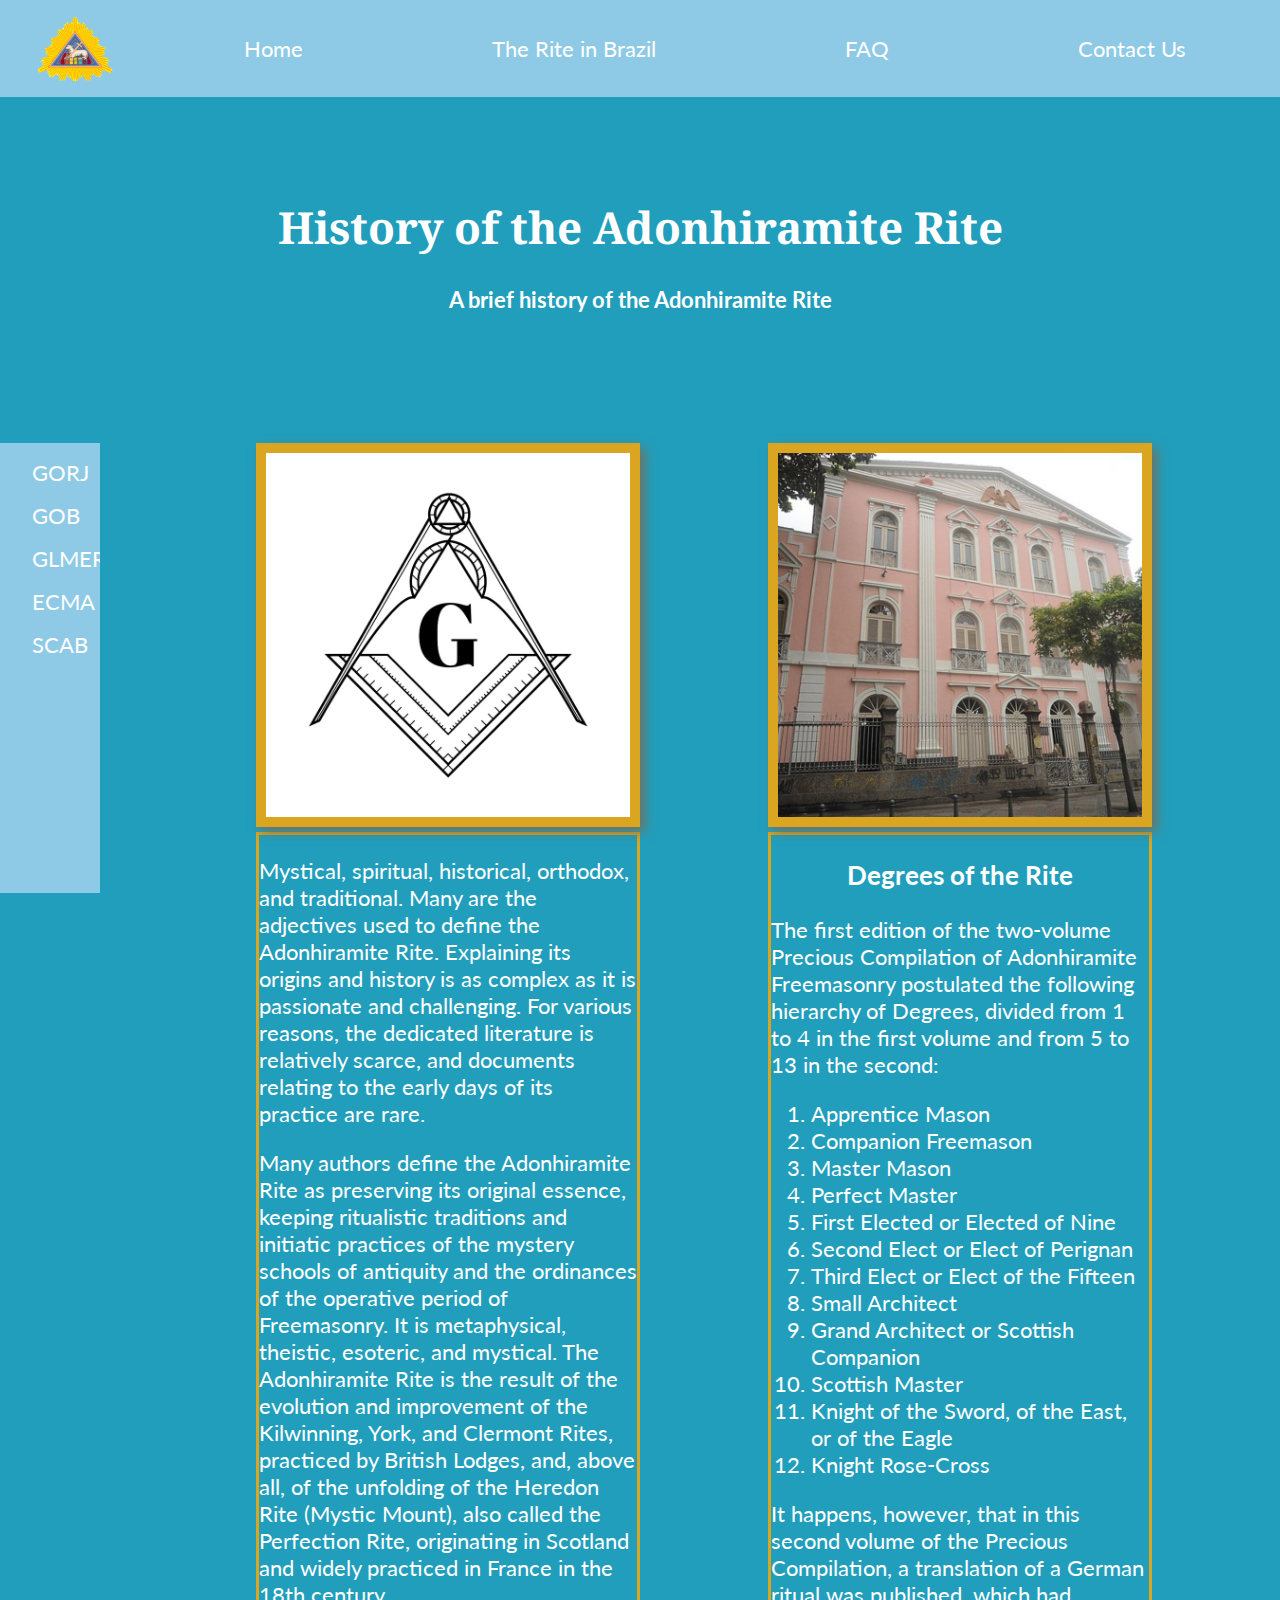
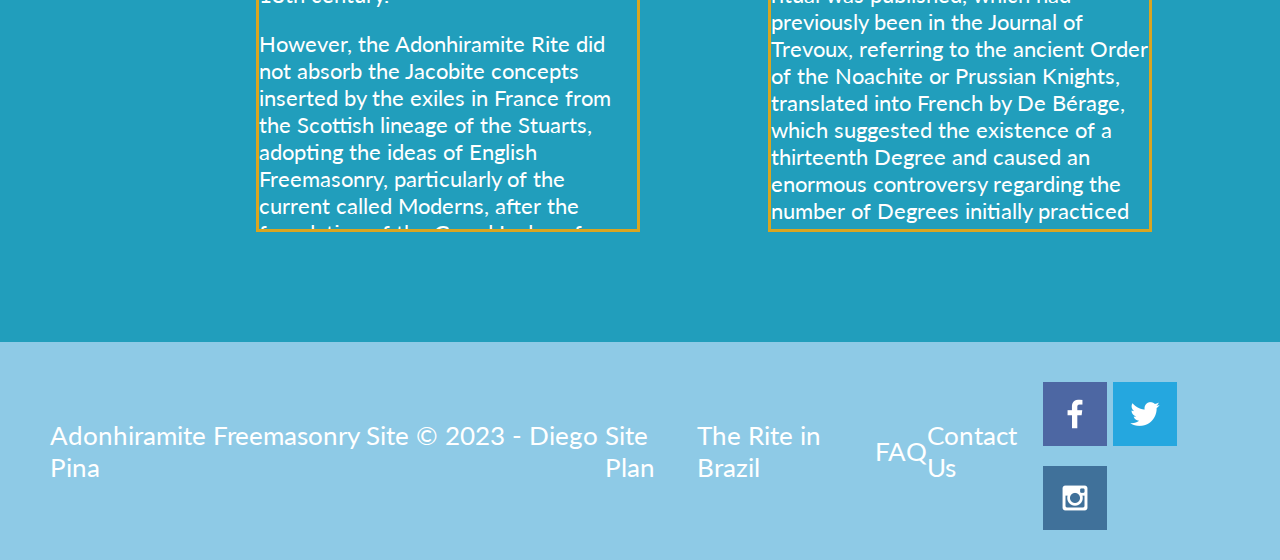
==== commit 5ed2c06b: "Changes02_Week13" ====
--- a/freemasonry/index.html
+++ b/freemasonry/index.html
@@ -18,13 +18,9 @@
                 <a href="index.html">Home</a>
                 <a href="page2.html">The Rite in Brazil</a>
                 <a href="page3.html">FAQ</a>
-                <a href="contactus.html">Contact Us</a>
+                <a href="contactUs.html">Contact Us</a>
             </nav>
         </header>
-        <div id="hero">
-            <div id="hero-box">
-                <img id="hero-img" src="images/hero.png" alt="People enjoying white water rafting">
-            </div>
             <section id="hero-msg">
                 <h1 class="home-title">History of the Adonhiramite Rite</h1>
                 <h4>A brief history of the Adonhiramite Rite</h4>
@@ -81,7 +77,9 @@
             <section class="plc-rio">
                 <img class="card-img" src="images/rsz_palácio_maçônico_do_lavradio_2.jpg" alt="lavradio masonic palace">
                 <div id="scroll_box">
-                    <p><h3 class="h-align">Degrees of the Rite</h3></p>
+                    <p>
+                    <h3 class="h-align">Degrees of the Rite</h3>
+                    </p>
                     <p>The first edition of the two-volume Precious Compilation of Adonhiramite Freemasonry postulated
                         the
                         following hierarchy of Degrees, divided from 1 to 4 in the first volume and from 5 to 13 in the
@@ -133,7 +131,7 @@
             <p><a href="site-plan.html">Site Plan</a></p>
             <p><a href="page2.html">The Rite in Brazil</a></p>
             <p><a href="faq.html">FAQ</a></p>
-            <p><a href="contactus.html">Contact Us</a></p>
+            <p><a href="contactUs.html">Contact Us</a></p>
             <div class="social">
                 <a href="https://facebook.com" target="_blank">
                     <img src="images/facebook.png" alt="fb icon">
--- a/freemasonry/styles/style.css
+++ b/freemasonry/styles/style.css
@@ -3,7 +3,8 @@
 /*
 * {
     border: 2px solid blue;
-}*/
+}
+*/
 
 
 body {
@@ -83,6 +84,16 @@
 nav a:hover {
     background-color: #8ecae6;
     color: #FFFFFF;
+}
+
+.f_02{
+    background-color: #8ecae6;
+    color: #FFFFFF;
+    padding: 25px 50px;
+    margin-top: 350px;
+    display: flex;
+    justify-content: space-around;
+    align-items: center;
 }
 
 .card-img {
@@ -196,6 +207,109 @@
     grid-row: 2/3;
 }
 
+.slides {
+    grid-column: 3/9;
+    grid-row: 2/3;
+}
+
+.box-cps {
+    grid-column: 7/11;
+    grid-row: 2/3;
+}
+
+.msg-cps {
+    grid-column: 5/7;
+    grid-row: 2/3;
+}
+
+
+* {
+    box-sizing: border-box;
+}
+
+/* Position the image container (needed to position the left and right arrows) */
+.container {
+    position: relative;
+}
+
+/* Hide the images by default */
+.mySlides {
+    display: none;
+}
+
+/* Add a pointer when hovering over the thumbnail images */
+.cursor {
+    cursor: pointer;
+}
+
+/* Next & previous buttons */
+.prev,
+.next {
+    cursor: pointer;
+    position: relative;
+    top: 40%;
+    width: auto;
+    padding: 16px;
+    margin-top: -50px;
+    color: white;
+    font-weight: bold;
+    font-size: 20px;
+    border-radius: 0 3px 3px 0;
+    user-select: none;
+    -webkit-user-select: none;
+}
+
+/* Position the "next button" to the right */
+.next {
+    right: 0;
+    border-radius: 3px 0 0 3px;
+}
+
+/* On hover, add a black background color with a little bit see-through */
+.prev:hover,
+.next:hover {
+    background-color: rgba(0, 0, 0, 0.8);
+}
+
+/* Number text (1/3 etc) */
+.numbertext {
+    color: #f2f2f2;
+    font-size: 12px;
+    padding: 8px 12px;
+    position: absolute;
+    top: 0;
+}
+
+/* Container for image text */
+.caption-container {
+    text-align: center;
+    background-color: #222;
+    padding: 2px 16px;
+    color: white;
+}
+
+.row:after {
+    content: "";
+    display: table;
+    clear: both;
+}
+
+/* Six columns side by side */
+.column {
+    float: left;
+    width: 16.66%;
+}
+
+/* Add a transparency effect for thumnbail images */
+.demo {
+    opacity: 0.6;
+}
+
+.active,
+.demo:hover {
+    opacity: 1;
+}
+
 
 #background {
     background-color: #8ecae6;
@@ -259,7 +373,25 @@
     text-align: left;
 }
 
-
+#scroll_box_2 {
+    height: auto;
+    width: auto;
+    border: 6px solid #daa520;
+    font: 16px;
+    color: #FFFFFF;
+    overflow: auto;
+    text-align: left;
+}
+
+#scroll_box_3 {
+    height: 1000px;
+    width: 630px;
+    border: 6px solid #daa520;
+    font: 16px;
+    color: #FFFFFF;
+    overflow: auto;
+    text-align: left;
+}
 
 
 @media screen and (max-width: 900px) {
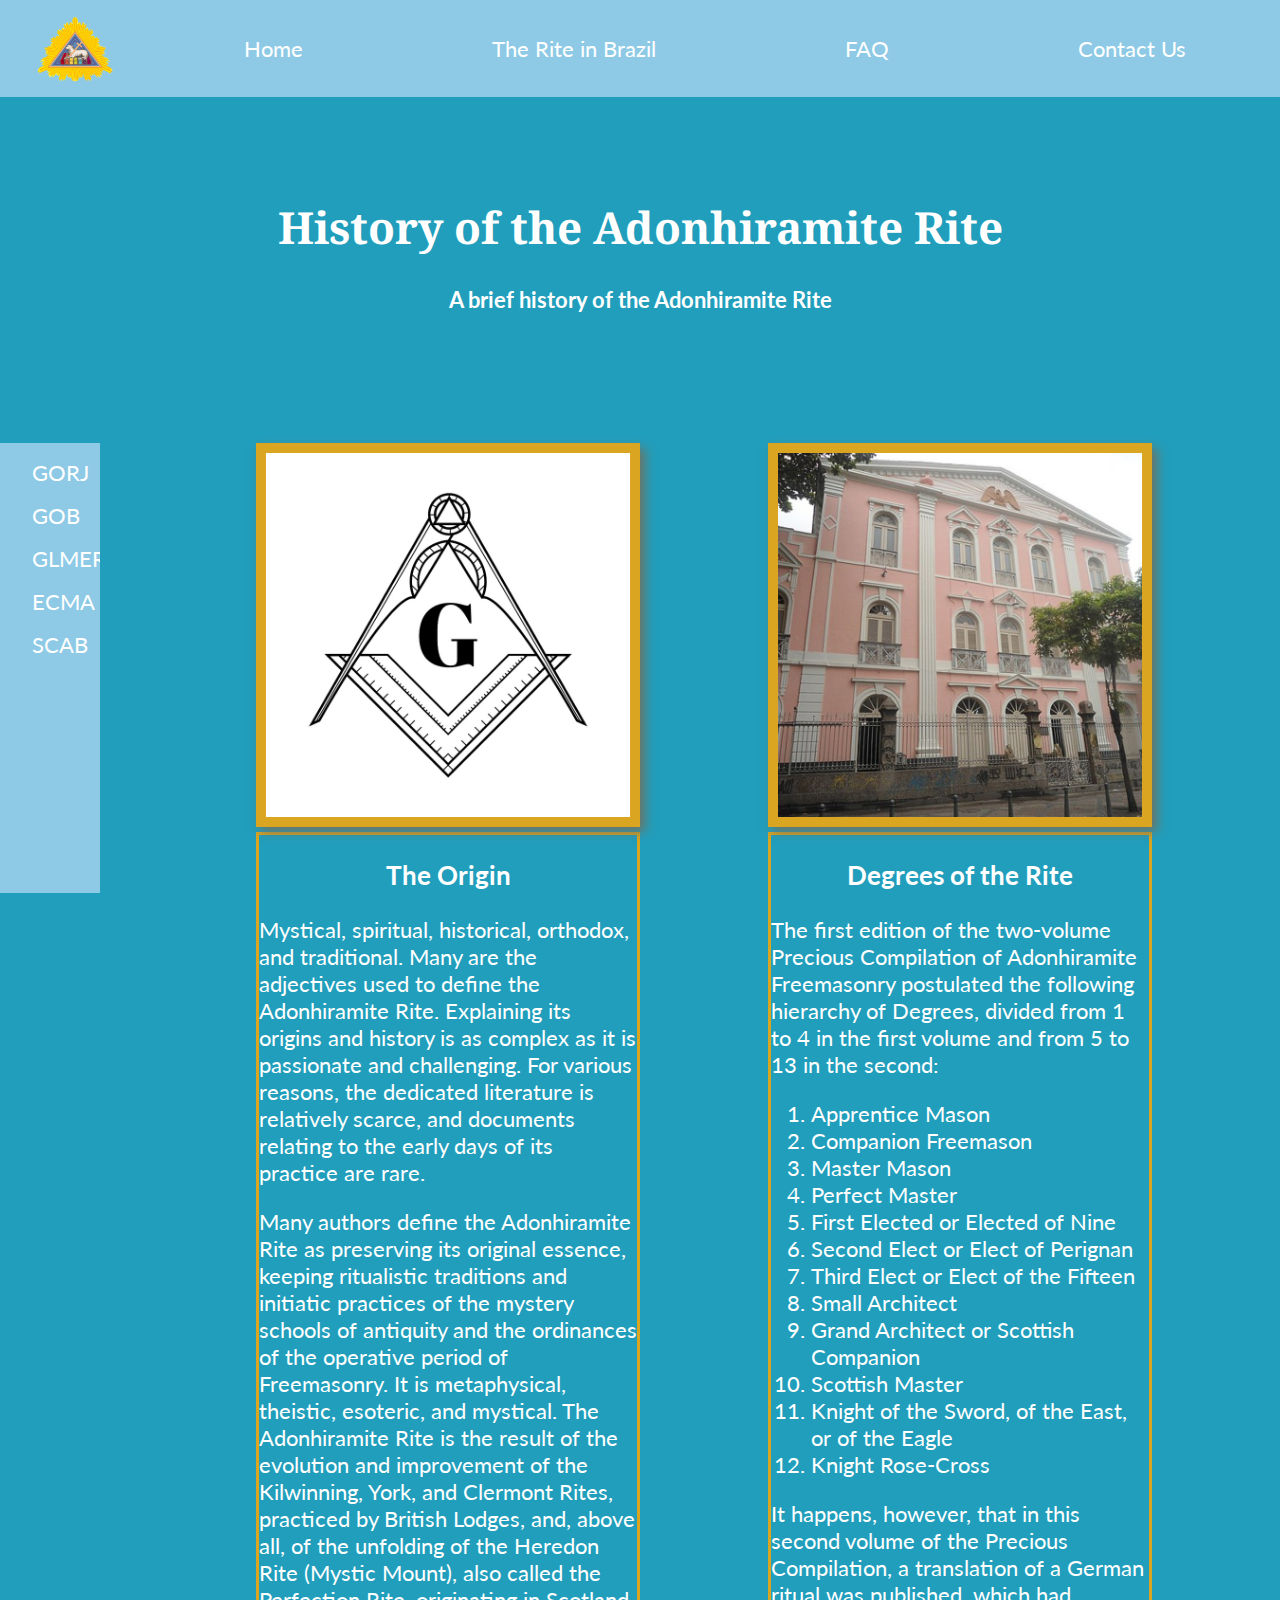
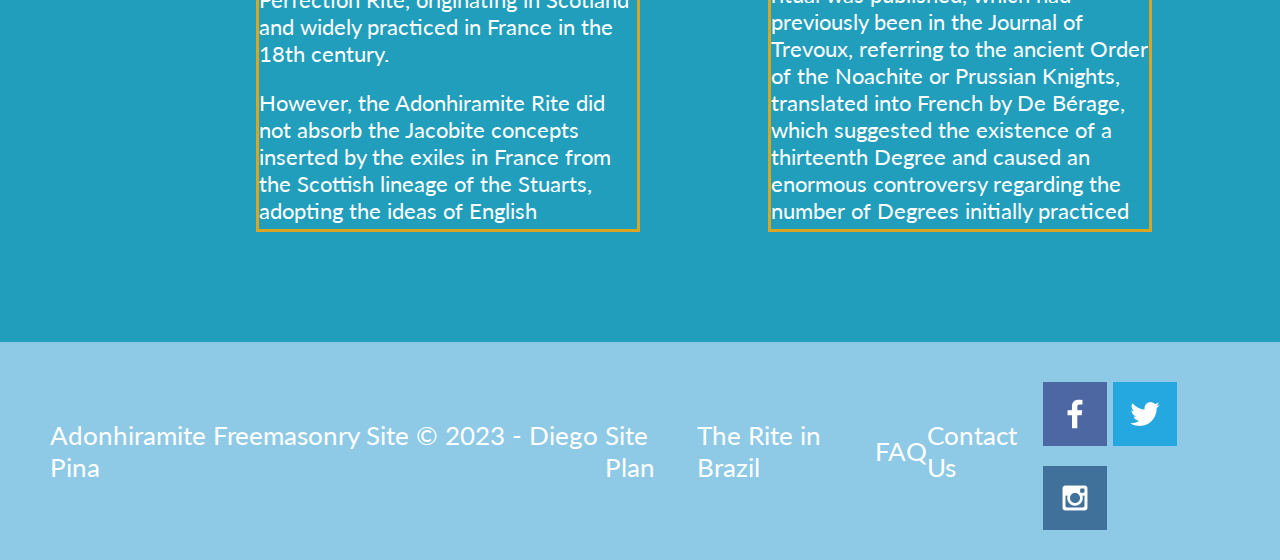
==== commit b49014dd: "Changes_Final" ====
--- a/freemasonry/index.html
+++ b/freemasonry/index.html
@@ -21,130 +21,132 @@
                 <a href="contactUs.html">Contact Us</a>
             </nav>
         </header>
-            <section id="hero-msg">
-                <h1 class="home-title">History of the Adonhiramite Rite</h1>
-                <h4>A brief history of the Adonhiramite Rite</h4>
-            </section>
+        <section id="hero-msg">
+            <h1 class="home-title">History of the Adonhiramite Rite</h1>
+            <h4>A brief history of the Adonhiramite Rite</h4>
+        </section>
+    </div>
+    <main class="home-grid">
+        <div class="sidebar_stl bar-block w3-blue" style="width: 7.8%">
+            <a href="https://gorj.org.br/" class="bar-item bar-button">GORJ</a>
+            <a href="https://www.gob.org.br/" class="bar-item bar-button">GOB</a>
+            <a href="https://www.glmerj.org.br/" class="bbar-item bar-button">GLMERJ</a>
+            <a href="https://www.excelsoconselho.org.br/" class="bar-item bar-button">ECMA</a>
+            <a href="https://scab.org.br/" class="bar-item bar-button">SCAB</a>
         </div>
-        <main class="home-grid">
-            <div class="sidebar_stl bar-block w3-blue" style="width: 7.8%">
-                <a href="https://gorj.org.br/" class="bar-item bar-button">GORJ</a>
-                <a href="https://www.gob.org.br/" class="bar-item bar-button">GOB</a>
-                <a href="https://www.glmerj.org.br/" class="bbar-item bar-button">GLMERJ</a>
-                <a href="https://www.excelsoconselho.org.br/" class="bar-item bar-button">ECMA</a>
-                <a href="https://scab.org.br/" class="bar-item bar-button">SCAB</a>
+        <section class="sqr-cps">
+            <img class="card-img" src="images/rsz_esquadro_compasso_2.jpg" alt="square and compass">
+            <div id="scroll_box_0">
+                <p>
+                <h3 class="h-align">The Origin</h3>
+                </p>
+                <p>Mystical, spiritual, historical, orthodox, and traditional. Many are the adjectives used to
+                    define the Adonhiramite Rite. Explaining its origins and history is as complex as it is
+                    passionate and challenging. For various reasons, the dedicated literature is relatively scarce,
+                    and documents relating to the early days of its practice are rare.</p>
+
+                <p>Many authors define the Adonhiramite Rite as preserving its original essence, keeping ritualistic
+                    traditions and initiatic practices of the mystery schools of antiquity and the ordinances of the
+                    operative period of Freemasonry. It is metaphysical, theistic, esoteric, and mystical. The
+                    Adonhiramite Rite is the result of the evolution and improvement
+                    of the Kilwinning, York, and Clermont Rites, practiced by British Lodges, and, above all, of the
+                    unfolding of the Heredon Rite (Mystic Mount), also called the Perfection Rite, originating in
+                    Scotland and widely practiced in France in the 18th century.</p>
+
+                <p>However, the Adonhiramite Rite did not absorb the Jacobite concepts inserted by the exiles in
+                    France from the Scottish lineage of the Stuarts, adopting the ideas of English Freemasonry,
+                    particularly of the current called Moderns, after the foundation of the Grand Lodge of London
+                    and Westminster in 1717. Despite that, Oscar Argollo, Masonic author
+                    of the first decades of the 20th century, classifies the Adonhiramite Rite as one of the oldest,
+                    associating its origin to a ritual from 1248, used by the builders of the Cologne Cathedral,
+                    Germany, which he called the Primitive Rite of Egypt, from which the Adonhiramite rituals would
+                    have originated. He also claims that there is evidence of the practice
+                    of the Adonhiramite Rite in 1616. However, even if these somewhat surprising statements are
+                    factual, this Rite certainly did not bear the name Adonhiramite.</p>
+
+                <p>Before 1750, when the explosion of Rites occurred in France, mainland Freemasonry had the same
+                    practice as in the British Isles; there were rituals with differences between them, but not
+                    Rites as we know them today. In 1781, the ritualist Louis Guillemain de Saint-Victor published
+                    in Philadelphia, USA, the first volume of the work entitled Recueil
+                    Précieux de la Maçonnerie Adonhiramite, Precious Compilation of Adonhiramite Freemasonry in our
+                    language, which dealt with the three Degrees of Symbolism and the Perfect Master Degree. Later
+                    he published the second volume from Degree Five to Twelve, the latter corresponding to the
+                    Rose-Cross Knight Degree, which he classified as nec plus ultra, a Latin
+                    expression meaning nothing is beyond. This is considered the reference work of the Adonhiramite
+                    Rite.
+                </p>
             </div>
-            <section class="sqr-cps">
-                <img class="card-img" src="images/rsz_esquadro_compasso_2.jpg" alt="square and compass">
-                <div id="scroll_box">
-                    <p>Mystical, spiritual, historical, orthodox, and traditional. Many are the adjectives used to
-                        define the Adonhiramite Rite. Explaining its origins and history is as complex as it is
-                        passionate and challenging. For various reasons, the dedicated literature is relatively scarce,
-                        and documents relating to the early days of its practice are rare.</p>
+        </section>
+        <section class="plc-rio">
+            <img class="card-img" src="images/rsz_palácio_maçônico_do_lavradio_2.jpg" alt="lavradio masonic palace">
+            <div id="scroll_box_1">
+                <p>
+                <h3 class="h-align">Degrees of the Rite</h3>
+                </p>
+                <p>The first edition of the two-volume Precious Compilation of Adonhiramite Freemasonry postulated
+                    the
+                    following hierarchy of Degrees, divided from 1 to 4 in the first volume and from 5 to 13 in the
+                    second:
+                </p>
+                <ol>
+                    <li>Apprentice Mason</li>
+                    <li>Companion Freemason</li>
+                    <li>Master Mason</li>
+                    <li>Perfect Master</li>
+                    <li>First Elected or Elected of Nine</li>
+                    <li>Second Elect or Elect of Perignan</li>
+                    <li>Third Elect or Elect of the Fifteen</li>
+                    <li>Small Architect</li>
+                    <li>Grand Architect or Scottish Companion</li>
+                    <li>Scottish Master</li>
+                    <li>Knight of the Sword, of the East, or of the Eagle</li>
+                    <li>Knight Rose-Cross</li>
+                </ol>
+                <p>It happens, however, that in this second volume of the Precious Compilation, a translation of a
+                    German ritual was published, which had previously been in the Journal of Trevoux, referring to
+                    the
+                    ancient Order of the Noachite or Prussian Knights, translated into French by De Bérage, which
+                    suggested the existence of a thirteenth Degree and caused an enormous controversy regarding the
+                    number of Degrees initially practiced by the Adonhiramite Rite. Examination of the Saint-Victor
+                    texts reveals the possibility that it was a kind of honorific degree, for it was a sinequa non
+                    condition to be decorated with it that Master Mason had the Rose-Cross Knight degree, i.e., the
+                    degree existed.</p>
 
-                    <p>Many authors define the Adonhiramite Rite as preserving its original essence, keeping ritualistic
-                        traditions and initiatic practices of the mystery schools of antiquity and the ordinances of the
-                        operative period of Freemasonry. It is metaphysical, theistic, esoteric, and mystical. The
-                        Adonhiramite Rite is the result of the evolution and improvement
-                        of the Kilwinning, York, and Clermont Rites, practiced by British Lodges, and, above all, of the
-                        unfolding of the Heredon Rite (Mystic Mount), also called the Perfection Rite, originating in
-                        Scotland and widely practiced in France in the 18th century.</p>
-
-                    <p>However, the Adonhiramite Rite did not absorb the Jacobite concepts inserted by the exiles in
-                        France from the Scottish lineage of the Stuarts, adopting the ideas of English Freemasonry,
-                        particularly of the current called Moderns, after the foundation of the Grand Lodge of London
-                        and Westminster in 1717. Despite that, Oscar Argollo, Masonic author
-                        of the first decades of the 20th century, classifies the Adonhiramite Rite as one of the oldest,
-                        associating its origin to a ritual from 1248, used by the builders of the Cologne Cathedral,
-                        Germany, which he called the Primitive Rite of Egypt, from which the Adonhiramite rituals would
-                        have originated. He also claims that there is evidence of the practice
-                        of the Adonhiramite Rite in 1616. However, even if these somewhat surprising statements are
-                        factual, this Rite certainly did not bear the name Adonhiramite.</p>
-
-                    <p>Before 1750, when the explosion of Rites occurred in France, mainland Freemasonry had the same
-                        practice as in the British Isles; there were rituals with differences between them, but not
-                        Rites as we know them today. In 1781, the ritualist Louis Guillemain de Saint-Victor published
-                        in Philadelphia, USA, the first volume of the work entitled Recueil
-                        Précieux de la Maçonnerie Adonhiramite, Precious Compilation of Adonhiramite Freemasonry in our
-                        language, which dealt with the three Degrees of Symbolism and the Perfect Master Degree. Later
-                        he published the second volume from Degree Five to Twelve, the latter corresponding to the
-                        Rose-Cross Knight Degree, which he classified as nec plus ultra, a Latin
-                        expression meaning nothing is beyond. This is considered the reference work of the Adonhiramite
-                        Rite.
-                    </p>
-                </div>
-            </section>
-            <section class="plc-rio">
-                <img class="card-img" src="images/rsz_palácio_maçônico_do_lavradio_2.jpg" alt="lavradio masonic palace">
-                <div id="scroll_box">
-                    <p>
-                    <h3 class="h-align">Degrees of the Rite</h3>
-                    </p>
-                    <p>The first edition of the two-volume Precious Compilation of Adonhiramite Freemasonry postulated
-                        the
-                        following hierarchy of Degrees, divided from 1 to 4 in the first volume and from 5 to 13 in the
-                        second:
-                    </p>
-                    <ol>
-                        <li>Apprentice Mason</li>
-                        <li>Companion Freemason</li>
-                        <li>Master Mason</li>
-                        <li>Perfect Master</li>
-                        <li>First Elected or Elected of Nine</li>
-                        <li>Second Elect or Elect of Perignan</li>
-                        <li>Third Elect or Elect of the Fifteen</li>
-                        <li>Small Architect</li>
-                        <li>Grand Architect or Scottish Companion</li>
-                        <li>Scottish Master</li>
-                        <li>Knight of the Sword, of the East, or of the Eagle</li>
-                        <li>Knight Rose-Cross</li>
-                    </ol>
-                    <p>It happens, however, that in this second volume of the Precious Compilation, a translation of a
-                        German ritual was published, which had previously been in the Journal of Trevoux, referring to
-                        the
-                        ancient Order of the Noachite or Prussian Knights, translated into French by De Bérage, which
-                        suggested the existence of a thirteenth Degree and caused an enormous controversy regarding the
-                        number of Degrees initially practiced by the Adonhiramite Rite. Examination of the Saint-Victor
-                        texts reveals the possibility that it was a kind of honorific degree, for it was a sinequa non
-                        condition to be decorated with it that Master Mason had the Rose-Cross Knight degree, i.e., the
-                        degree existed.</p>
-
-                    <p>For a long time, the Adonhiramite Rite was known as the Rite of Thirteen Degrees, and its
-                        practitioners were called Noachite Knights. The first Adonhiramite Rite published in Brazilian
-                        soil,
-                        by the Grand Orient of Brazil, in 1836 had this configuration.
-                        Since its formalization, the Adonhiramite Rite gained many followers in France, but the social
-                        upheaval the country was going through in that decade progressively led to its decline.
-                        Certainly,
-                        the religiosity of the Adonhiramite Rite, theistic and with a strong Christian influence, caught
-                        the
-                        attention of the Portuguese freemasons, the largest Catholic nation in Europe at the time,
-                        causing
-                        it to migrate to the Lusitanian lands and its colonies, where it had more acceptance, among them
-                        Brazil.
-                    </p>
-                </div>
-            </section>
-        </main>
-        <footer>
-            <p>Adonhiramite Freemasonry Site &copy; 2023 - Diego Pina</p>
-            <p><a href="site-plan.html">Site Plan</a></p>
-            <p><a href="page2.html">The Rite in Brazil</a></p>
-            <p><a href="faq.html">FAQ</a></p>
-            <p><a href="contactUs.html">Contact Us</a></p>
-            <div class="social">
-                <a href="https://facebook.com" target="_blank">
-                    <img src="images/facebook.png" alt="fb icon">
-                </a>
-                <a href="https://twitter.com" target="_blank">
-                    <img src="images/twitter.png" alt="twitter icon">
-                </a>
-                <a href="https://instagram.com" target="_blank">
-                    <img src="images/instagram.png" alt="instagram icon">
-                </a>
+                <p>For a long time, the Adonhiramite Rite was known as the Rite of Thirteen Degrees, and its
+                    practitioners were called Noachite Knights. The first Adonhiramite Rite published in Brazilian
+                    soil,
+                    by the Grand Orient of Brazil, in 1836 had this configuration.
+                    Since its formalization, the Adonhiramite Rite gained many followers in France, but the social
+                    upheaval the country was going through in that decade progressively led to its decline.
+                    Certainly,
+                    the religiosity of the Adonhiramite Rite, theistic and with a strong Christian influence, caught
+                    the
+                    attention of the Portuguese freemasons, the largest Catholic nation in Europe at the time,
+                    causing
+                    it to migrate to the Lusitanian lands and its colonies, where it had more acceptance, among them
+                    Brazil.
+                </p>
             </div>
-        </footer>
-    </div>
+        </section>
+    </main>
+    <footer>
+        <p>Adonhiramite Freemasonry Site &copy; 2023 - Diego Pina</p>
+        <p><a href="site-plan.html">Site Plan</a></p>
+        <p><a href="page2.html">The Rite in Brazil</a></p>
+        <p><a href="faq.html">FAQ</a></p>
+        <p><a href="contactUs.html">Contact Us</a></p>
+        <div class="social">
+            <a href="https://facebook.com" target="_blank">
+                <img src="images/facebook.png" alt="fb icon">
+            </a>
+            <a href="https://twitter.com" target="_blank">
+                <img src="images/twitter.png" alt="twitter icon">
+            </a>
+            <a href="https://instagram.com" target="_blank">
+                <img src="images/instagram.png" alt="instagram icon">
+            </a>
+        </div>
+    </footer>
 </body>
 
 </html>--- a/freemasonry/styles/style.css
+++ b/freemasonry/styles/style.css
@@ -363,7 +363,17 @@
 
 
 
-#scroll_box {
+#scroll_box_0 {
+    height: 1000px;
+    width: auto;
+    border: 3px solid #daa520;
+    font: 16px;
+    color: #FFFFFF;
+    overflow: auto;
+    text-align: left;
+}
+
+#scroll_box_1 {
     height: 1000px;
     width: auto;
     border: 3px solid #daa520;
